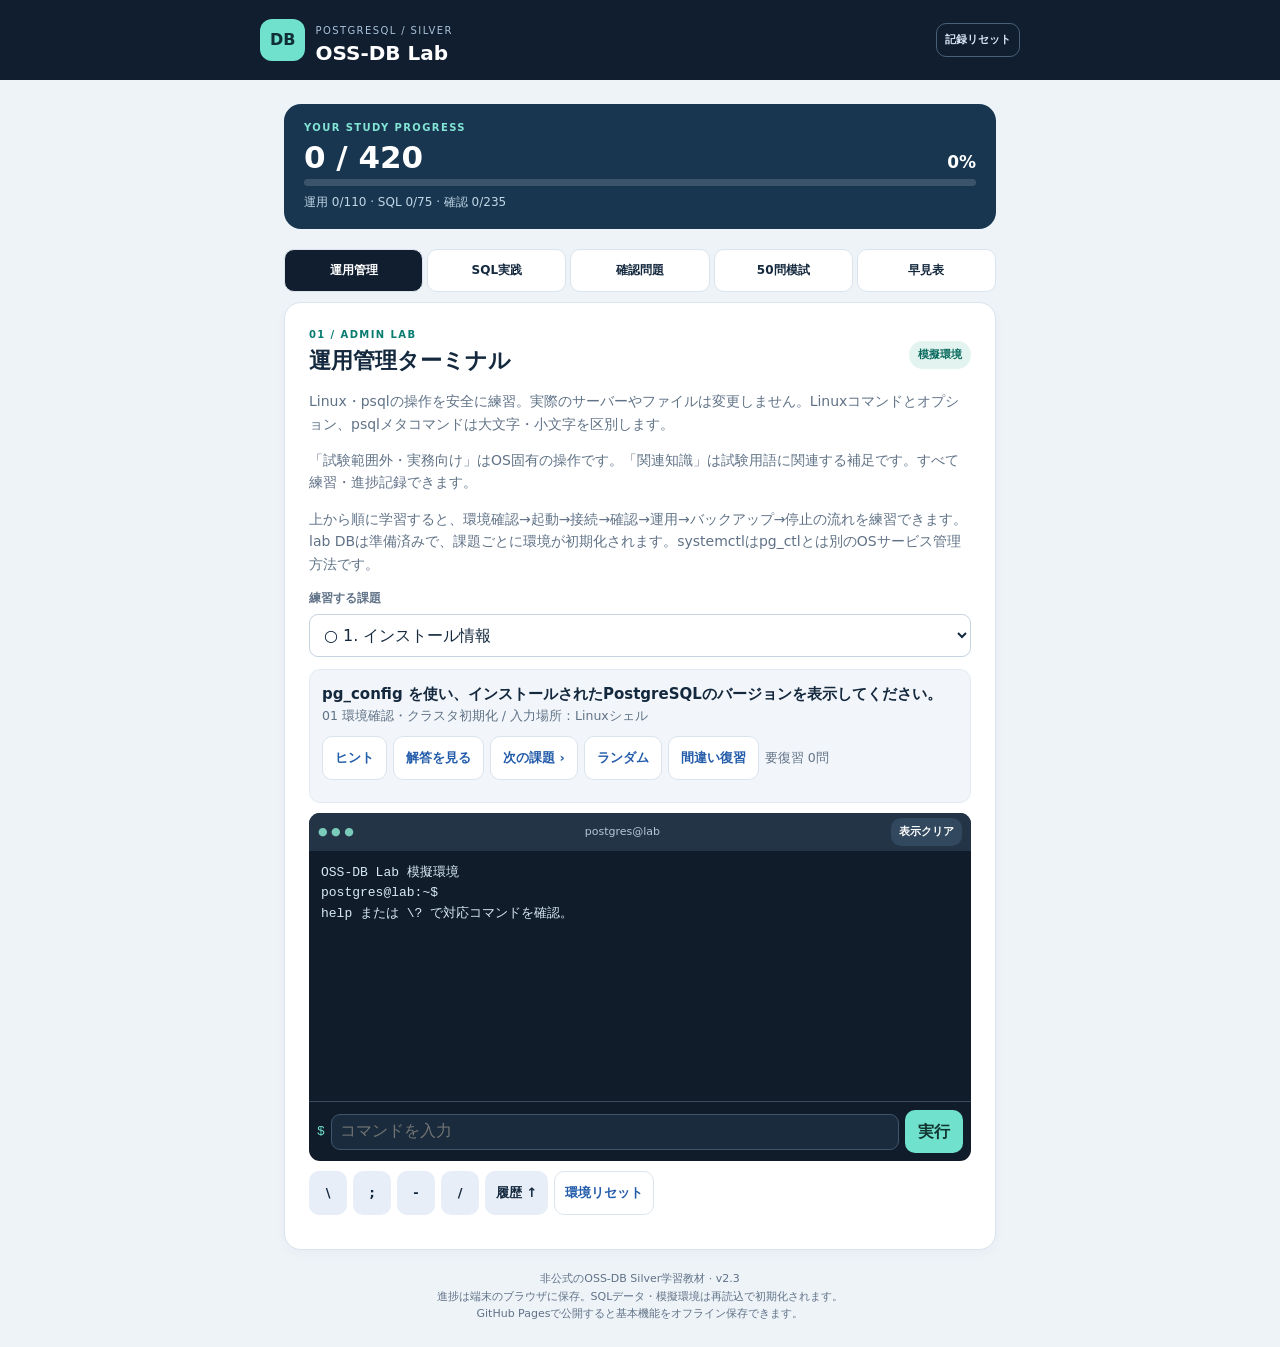
==== index.html @ e67ba189 "v2.3: add practical usage guidance to all 420 lessons" ====
<!doctype html><html lang="ja"><head><meta charset="utf-8"><meta name="viewport" content="width=device-width, initial-scale=1, viewport-fit=cover"><meta name="theme-color" content="#101e30"><meta name="apple-mobile-web-app-capable" content="yes"><meta name="apple-mobile-web-app-status-bar-style" content="default"><link rel="manifest" href="manifest.webmanifest"><title>OSS-DB Lab | Silver</title><link rel="icon" href="icon.svg"><link rel="apple-touch-icon" href="icon.png"><link rel="stylesheet" href="style.css"></head><body>
<header><div class="brand"><span class="logo">DB</span><div><small>POSTGRESQL / SILVER</small><h1>OSS-DB Lab</h1></div></div><button id="resetProgress" class="ghost small">記録リセット</button></header>
<main><div id="startupNotice" class="startup-notice">この画面が消えない場合はJavaScriptが動いていません。ファイルのプレビューではなく、GitHub Pagesで公開したURLをSafariで開いてください。</div><section class="hero"><div class="eyebrow">YOUR STUDY PROGRESS</div><div class="heroLine"><h2 id="progressText">0 / 0</h2><span id="percent">0%</span></div><div class="track"><div id="bar"></div></div><p id="progressDetail"></p></section>
<nav aria-label="学習モード"><button data-tab="admin" class="active">運用管理</button><button data-tab="sql">SQL実践</button><button data-tab="quiz">確認問題</button><button data-tab="mock">50問模試</button><button data-tab="ref">早見表</button></nav>
<section id="admin" class="panel"><div class="sectionHead"><div><div class="eyebrow">01 / ADMIN LAB</div><h2>運用管理ターミナル</h2></div><span class="tag">模擬環境</span></div><p>Linux・psqlの操作を安全に練習。実際のサーバーやファイルは変更しません。Linuxコマンドとオプション、psqlメタコマンドは大文字・小文字を区別します。</p><p>「試験範囲外・実務向け」はOS固有の操作です。「関連知識」は試験用語に関連する補足です。すべて練習・進捗記録できます。</p><p>上から順に学習すると、環境確認→起動→接続→確認→運用→バックアップ→停止の流れを練習できます。lab DBは準備済みで、課題ごとに環境が初期化されます。systemctlはpg_ctlとは別のOSサービス管理方法です。</p><div class="controls"><label for="adminSelect">練習する課題</label><select id="adminSelect"></select></div><div class="task"><div id="adminTask"></div><div class="actions"><button id="adminHint" class="ghost">ヒント</button><button id="adminAnswer" class="ghost">解答を見る</button><button id="adminNext" class="ghost">次の課題 ›</button><button id="adminRandom" class="ghost">ランダム</button><button id="adminWrong" class="ghost">間違い復習</button><small id="adminReviewCount"></small></div><div id="adminHelp" class="help" hidden></div></div><div class="terminal"><div class="termhead"><span>● ● ●</span><span>postgres@lab</span><button id="clearTerm">表示クリア</button></div><pre id="terminalLog" aria-live="polite"></pre><form id="commandForm"><label id="prompt" for="command">$</label><input id="command" placeholder="コマンドを入力" autocomplete="off" autocapitalize="off" spellcheck="false" enterkeyhint="go"><button type="submit">実行</button></form></div><div class="actions shortcuts"><button data-insert="\\">\</button><button data-insert=";">;</button><button data-insert="-">-</button><button data-insert="/">/</button><button id="lastCommand">履歴 ↑</button><button id="resetLab" class="ghost">環境リセット</button></div><div id="adminFeedback" class="feedback" aria-live="polite"></div></section>
<section id="sql" class="panel" hidden><div class="sectionHead"><div><div class="eyebrow">02 / SQL LAB</div><h2>PostgreSQL 実践</h2></div><span class="tag" id="sqlStatus">実行で起動</span></div><p>SQLを入力して実行すると自動起動します。PostgreSQL優先、起動失敗時はSQLite（文法に一部違いあり）。初回は通信が必要です。既存の練習用テーブルで検索を覚えた後、DDL・データ更新・トランザクションへ進みます。課題ごとにデータは初期化されます。全角・半角、SQLキーワードの大小文字は同じ扱いです。コロン「:」はセミコロン「;」の代用にはなりません。文字列の大小文字は区別します。</p><div class="actions"><button id="connect" class="primary">PostgreSQLを起動</button><button id="sqliteConnect" class="ghost">SQLiteで起動</button><button id="practiceSQL" class="ghost">解答チェック（通信不要）</button></div><div id="sqlError" class="feedback" aria-live="polite"></div><details><summary>練習用テーブル・初期データ</summary><div id="schema"></div></details><label for="sqlSelect">練習する課題</label><select id="sqlSelect"></select><div class="task"><div id="sqlTask"></div><div class="actions"><button id="sqlHint" class="ghost">ヒント</button><button id="sqlAnswer" class="ghost">解答を見る</button><button id="sqlNext" class="ghost">次の課題 ›</button><button id="sqlRandom" class="ghost">ランダム</button><button id="sqlWrong" class="ghost">間違い復習</button><small id="sqlReviewCount"></small></div><div id="sqlHelp" class="help" hidden></div></div><label for="sqlInput">SQL エディタ</label><textarea id="sqlInput" rows="5" autocapitalize="off" autocomplete="off" spellcheck="false" placeholder="SELECT * FROM users;"></textarea><div class="actions shortcuts" aria-label="SQL記号入力"><button type="button" class="ghost" data-sql-insert=";" aria-label="セミコロンを入力">;</button><button type="button" class="ghost" data-sql-insert="\" aria-label="バックスラッシュを入力">\</button><button type="button" class="ghost" data-sql-insert="*" aria-label="アスタリスクを入力">*</button><button type="button" class="ghost" data-sql-insert="'" aria-label="シングルクォートを入力">'</button><button type="button" class="ghost" data-sql-insert="(" aria-label="左括弧を入力">(</button><button type="button" class="ghost" data-sql-insert=")" aria-label="右括弧を入力">)</button></div><div class="actions"><button id="runSQL" class="primary">▶ 実行・採点</button><button id="resetSQL" class="ghost" disabled>DB初期化</button><button id="clearSQL" class="ghost">クリア</button></div><div id="sqlFeedback" class="feedback" aria-live="polite"></div><div id="sqlOutput" class="output" aria-live="polite"></div></section>
<section id="quiz" class="panel" hidden><div class="eyebrow">03 / KNOWLEDGE CHECK</div><h2>確認問題</h2><p>一般知識→運用管理→SQLの試験分野順に復習。分野別正答率は確認問題と模試の回答履歴から計算します。</p><div class="task"><small id="accuracy"></small><small id="quizReviewCount"></small><details><summary>公式10分野の習熟状況</summary><p>確認問題・模試の回答済数と直近正解数（各問題の最後の回答が正解だった数）です。</p><div id="topicStats"></div></details></div><label for="quizFilter">ランダム・復習の分野</label><select id="quizFilter"><option value="all">全分野</option><option value="S1">一般知識</option><option value="S2">運用管理</option><option value="S3">開発・SQL</option><optgroup label="公式10分野"><option value="S1.1">S1.1 OSSとPostgreSQLの一般知識</option><option value="S1.2">S1.2 リレーショナルDBとSQL基礎</option><option value="S2.1">S2.1 クラスタ・データ保存</option><option value="S2.2">S2.2 起動・停止・標準ツール・psql</option><option value="S2.3">S2.3 接続・認証・設定・ログ</option><option value="S2.4">S2.4 バックアップ・リストア・WAL</option><option value="S2.5">S2.5 ロールと日常保守</option><option value="S3.1">S3.1 SQLとDBオブジェクト</option><option value="S3.2">S3.2 関数</option><option value="S3.3">S3.3 トランザクションとMVCC</option></optgroup></select><div class="actions"><button id="quizRandom" class="primary">ランダム出題</button><button id="quizWrong" class="ghost">間違い復習</button></div><label for="quizSelect">問題を選ぶ</label><select id="quizSelect"></select><div class="task" id="quizTask"></div><div id="quizOptions" class="options"></div><div id="quizFeedback" class="feedback" aria-live="polite"></div><div class="actions"><button id="quizSubmit" class="primary" hidden>選択を採点</button><button id="quizNext" class="primary">次の問題 ›</button></div></section>
<section id="mock" class="panel" hidden><div class="eyebrow">04 / MOCK EXAM</div><h2>50問模擬試験</h2><div id="mockIntro"><p>一般8問・運用26問・SQL16問を公式10分野の重要度に合わせてランダム出題。解説と採点は終了後に表示。制限時間なし。ページを再読み込みすると受験中の回答は消えます。</p><button id="mockStart" class="primary">模試を開始</button></div><div id="mockBody" hidden><p id="mockCounter"></p><div id="mockQuestion" class="task"></div><div id="mockOptions" class="options"></div><div class="actions"><button id="mockPrev" class="ghost">前へ</button><button id="mockNext" class="primary">次へ</button><button id="mockFinish" class="ghost">終了・採点</button></div></div><div id="mockResult" hidden><h2 id="mockScore"></h2><p id="mockBreakdown"></p><button id="mockRestart" class="primary">別の模試を開始</button><div id="mockReview"></div></div></section><section id="ref" class="panel" hidden><div class="eyebrow">04 / REFERENCE</div><h2>コマンド早見表</h2><p>入力する場所にも注意。ターミナルとpsqlは別の環境です。</p><input id="searchRef" type="search" placeholder="pg_dump / シーケンス など" aria-label="早見表を検索"><div id="refList"></div></section>
<footer>非公式のOSS-DB Silver学習教材 · v2.3<br>進捗は端末のブラウザに保存。SQLデータ・模擬環境は再読込で初期化されます。<br><span id="offlineStatus">公開ページでオフライン保存に対応します。</span></footer></main><script src="lessons.js?v=2.3"></script><script src="simulator.js?v=2.3"></script><script src="sql-practice.js?v=2.3"></script><script src="app.js?v=2.3"></script></body></html>
---- style.css ----
:root{color-scheme:light;--ink:#14283e;--muted:#607287;--blue:#235caa;--bg:#eef3f8;--line:#dbe4ed;--teal:#087c70;--navy:#101e30}*{box-sizing:border-box}body{margin:0;background:var(--bg);color:var(--ink);font-family:system-ui,-apple-system,BlinkMacSystemFont,"Hiragino Sans",Meiryo,sans-serif;line-height:1.6}header{background:var(--navy);color:#fff;display:flex;align-items:center;justify-content:space-between;padding:16px max(16px,calc((100vw - 760px)/2));gap:8px}.brand{display:flex;align-items:center;gap:10px;white-space:nowrap}.logo{background:#70e1cd;color:#102e35;font-weight:900;padding:8px 10px;border-radius:12px}.brand small{font-size:10px;letter-spacing:1.4px;color:#a9c2da}.brand h1{font-size:20px;line-height:1.1;margin:0}main{max-width:760px;margin:auto;padding:16px 12px calc(22px + env(safe-area-inset-bottom))}.hero{background:#183650;color:white;padding:16px 20px;border-radius:17px;margin-bottom:15px}.eyebrow{font-size:10px;font-weight:800;letter-spacing:1.4px;color:var(--teal)}.hero .eyebrow{color:#82e5d5}.heroLine{display:flex;align-items:baseline;justify-content:space-between}.hero h2{font-size:31px;margin:1px 0}.heroLine span{font-size:17px;font-weight:700}.track{background:#3b536b;height:7px;border-radius:9px;overflow:hidden}.track div{height:100%;background:#70e1cd;transition:width .2s;width:0}.hero p{margin:7px 0 0;font-size:12px;color:#c1d6e7}nav{display:grid;grid-template-columns:repeat(4,1fr);gap:4px;position:sticky;top:0;z-index:5;background:var(--bg);padding:5px 0 10px}button,input,textarea,select{font:inherit}button{border:1px solid transparent;border-radius:10px;min-height:43px;padding:7px 12px;cursor:pointer;font-weight:650;background:#e7eef7;color:var(--ink);touch-action:manipulation}button:disabled{opacity:.45;cursor:default}button:focus-visible,input:focus-visible,select:focus-visible,textarea:focus-visible{outline:3px solid #64b8ee;outline-offset:2px}nav button{font-size:13px;padding:7px 2px;background:#fff;border-color:var(--line)}nav button.active{background:var(--navy);color:white}.panel{background:white;padding:17px 14px;border:1px solid var(--line);border-radius:17px;box-shadow:0 4px 12px #1b365508}.panel[hidden], [hidden]{display:none!important}.sectionHead{display:flex;justify-content:space-between;align-items:center;gap:8px}h2{font-size:22px;line-height:1.35;margin:3px 0 8px}.panel p{font-size:14px;color:var(--muted);margin:7px 0 14px}.tag{font-size:11px;background:#e3f4f0;color:#08695d;border-radius:20px;padding:5px 9px;white-space:nowrap;font-weight:700}.ghost{background:white;border:1px solid var(--line);color:var(--blue)}header .ghost{background:transparent;color:#d7e5f4;border-color:#496078}.small{font-size:11px;padding:5px 8px;min-height:34px}.primary{background:var(--blue);color:white}.controls{margin:12px 0}label{display:block;font-size:12px;font-weight:700;color:var(--muted);margin:6px 0}select,input,textarea{width:100%;border:1px solid #c6d3e0;border-radius:9px;background:white;color:var(--ink);padding:10px;font-size:16px}textarea{font-family:ui-monospace,SFMono-Regular,Consolas,monospace;resize:vertical}.task{background:#f2f6fa;border:1px solid #e3eaf1;padding:12px;border-radius:11px;margin:10px 0;font-size:15px;font-weight:600}.task small{display:block;color:var(--muted);font-weight:500}.actions{display:flex;flex-wrap:wrap;gap:6px;margin:10px 0}.actions button{font-size:13px}.help{white-space:pre-wrap;overflow-wrap:anywhere;color:var(--blue);font-size:13px;font-weight:500;margin:7px 0}.terminal{background:#101c2a;color:#d8e9f5;border-radius:11px;overflow:hidden}.termhead{display:flex;justify-content:space-between;align-items:center;background:#233447;padding:5px 9px;font-size:11px;color:#b3c7d8}.termhead span:first-child{color:#7acbb9}.termhead button{font-size:11px;min-height:28px;padding:3px 7px;background:#31485e;color:white}pre{white-space:pre-wrap;overflow-wrap:anywhere;font:13px/1.55 ui-monospace,SFMono-Regular,Consolas,monospace;margin:0}#terminalLog{height:250px;overflow:auto;padding:12px}#commandForm{border-top:1px solid #3a4b5d;display:flex;align-items:center;gap:6px;padding:8px}#prompt{color:#70e1cd;font:13px monospace;white-space:nowrap}#command{min-width:0;background:#192b3c;color:white;border-color:#40566c;padding:8px;font:16px monospace}#commandForm button{background:#70e1cd;color:#12352f;flex-shrink:0}.shortcuts button{min-width:38px;min-height:38px;padding:5px 10px}.feedback{font-size:14px;white-space:pre-wrap;overflow-wrap:anywhere;margin:10px 0}.feedback:empty{display:none}.feedback.ok{color:#08776a;background:#edf8f3;border-radius:9px;padding:10px}.feedback.bad{color:#9c382e;background:#fff2ef;border-radius:9px;padding:10px}details{background:#f5f7fa;border-radius:9px;padding:10px;margin:12px 0;font-size:13px}summary{cursor:pointer;font-weight:700}#schema{overflow:auto}table{border-collapse:collapse;font-size:13px;width:100%;white-space:nowrap}th,td{text-align:left;padding:7px 9px;border-bottom:1px solid var(--line)}th{background:#eff4f9;color:var(--muted)}.output{overflow:auto;max-height:320px}.output pre{padding:8px;background:#f5f7fa}.options{display:grid;gap:8px}.options button{text-align:left;background:white;border:1px solid var(--line);font-size:15px}.options button.correct{border-color:#087c70;background:#e3f4f0}.options button.wrong{border-color:#b44336;background:#fff0ed}.refItem{padding:12px 0;border-bottom:1px solid var(--line)}.refItem code{font-size:13px;color:var(--blue);overflow-wrap:anywhere}.refItem small{display:block;color:var(--muted)}footer{text-align:center;font-size:11px;color:var(--muted);margin-top:20px} @media(min-width:600px){.panel{padding:24px}main{padding:24px}} 

.startup-notice{background:#fff3d2;border:1px solid #e2bf62;border-radius:10px;padding:12px;margin-bottom:12px;font-size:14px} .startup-notice[hidden]{display:none!important} .actions button{min-height:44px} input,textarea,select{font-size:16px} .feedback{overflow-wrap:anywhere}
nav{grid-template-columns:repeat(5,minmax(0,1fr))}nav button{font-size:12px}.options button.selected{background:#e1edff;border-color:#235caa;color:#123f7a}.options button.correct{background:#e3f4f0;border-color:#087c70;color:#07594d}.options button.wrong{background:#fff0ed;border-color:#b44336;color:#85291d}.options button:disabled{opacity:1}#accuracy,#quizReviewCount{line-height:1.7}#mockReview details{white-space:normal}#mockReview pre{margin-top:8px}.actions small{align-self:center;color:var(--muted)}
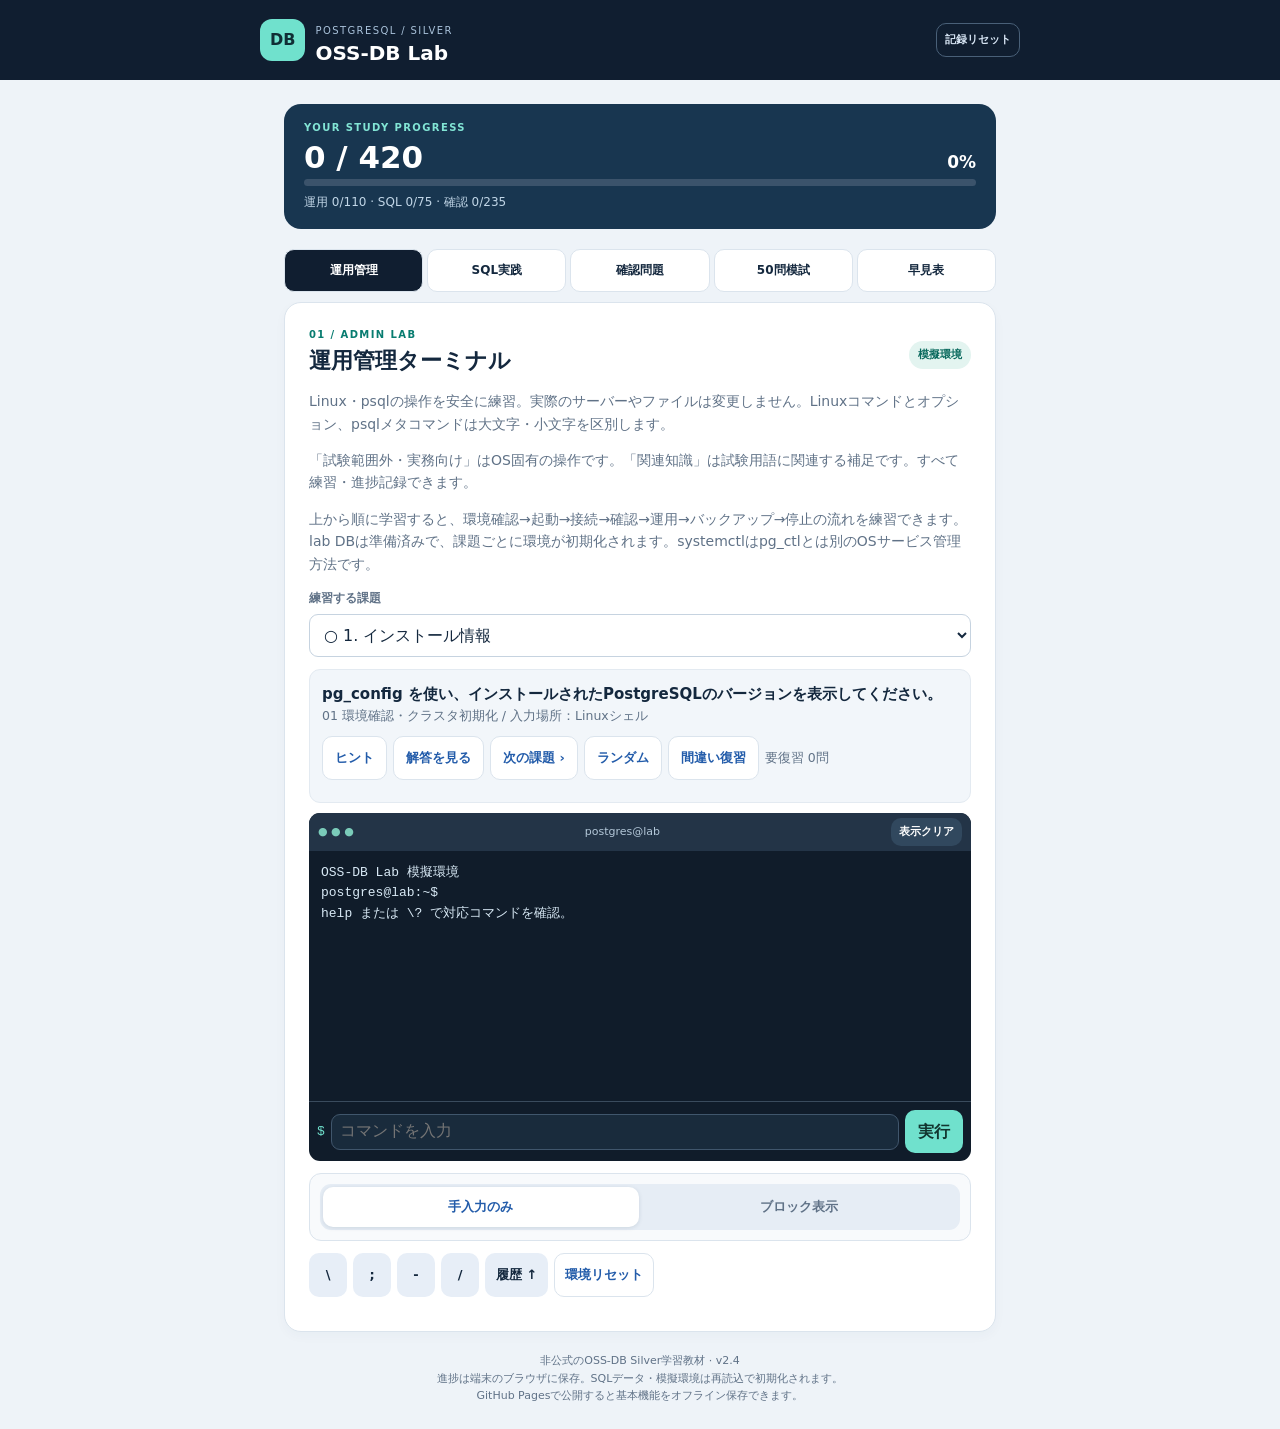
==== commit 7ad2d419: "v2.4: add toggleable command blocks, beginner explanations and tests" ====
--- a/index.html
+++ b/index.html
@@ -1,9 +1,9 @@
-<!doctype html><html lang="ja"><head><meta charset="utf-8"><meta name="viewport" content="width=device-width, initial-scale=1, viewport-fit=cover"><meta name="theme-color" content="#101e30"><meta name="apple-mobile-web-app-capable" content="yes"><meta name="apple-mobile-web-app-status-bar-style" content="default"><link rel="manifest" href="manifest.webmanifest"><title>OSS-DB Lab | Silver</title><link rel="icon" href="icon.svg"><link rel="apple-touch-icon" href="icon.png"><link rel="stylesheet" href="style.css"></head><body>
+<!doctype html><html lang="ja"><head><meta charset="utf-8"><meta name="viewport" content="width=device-width, initial-scale=1, viewport-fit=cover"><meta name="theme-color" content="#101e30"><meta name="apple-mobile-web-app-capable" content="yes"><meta name="apple-mobile-web-app-status-bar-style" content="default"><link rel="manifest" href="manifest.webmanifest"><title>OSS-DB Lab | Silver</title><link rel="icon" href="icon.svg"><link rel="apple-touch-icon" href="icon.png"><link rel="stylesheet" href="style.css?v=2.4"></head><body>
 <header><div class="brand"><span class="logo">DB</span><div><small>POSTGRESQL / SILVER</small><h1>OSS-DB Lab</h1></div></div><button id="resetProgress" class="ghost small">記録リセット</button></header>
 <main><div id="startupNotice" class="startup-notice">この画面が消えない場合はJavaScriptが動いていません。ファイルのプレビューではなく、GitHub Pagesで公開したURLをSafariで開いてください。</div><section class="hero"><div class="eyebrow">YOUR STUDY PROGRESS</div><div class="heroLine"><h2 id="progressText">0 / 0</h2><span id="percent">0%</span></div><div class="track"><div id="bar"></div></div><p id="progressDetail"></p></section>
 <nav aria-label="学習モード"><button data-tab="admin" class="active">運用管理</button><button data-tab="sql">SQL実践</button><button data-tab="quiz">確認問題</button><button data-tab="mock">50問模試</button><button data-tab="ref">早見表</button></nav>
-<section id="admin" class="panel"><div class="sectionHead"><div><div class="eyebrow">01 / ADMIN LAB</div><h2>運用管理ターミナル</h2></div><span class="tag">模擬環境</span></div><p>Linux・psqlの操作を安全に練習。実際のサーバーやファイルは変更しません。Linuxコマンドとオプション、psqlメタコマンドは大文字・小文字を区別します。</p><p>「試験範囲外・実務向け」はOS固有の操作です。「関連知識」は試験用語に関連する補足です。すべて練習・進捗記録できます。</p><p>上から順に学習すると、環境確認→起動→接続→確認→運用→バックアップ→停止の流れを練習できます。lab DBは準備済みで、課題ごとに環境が初期化されます。systemctlはpg_ctlとは別のOSサービス管理方法です。</p><div class="controls"><label for="adminSelect">練習する課題</label><select id="adminSelect"></select></div><div class="task"><div id="adminTask"></div><div class="actions"><button id="adminHint" class="ghost">ヒント</button><button id="adminAnswer" class="ghost">解答を見る</button><button id="adminNext" class="ghost">次の課題 ›</button><button id="adminRandom" class="ghost">ランダム</button><button id="adminWrong" class="ghost">間違い復習</button><small id="adminReviewCount"></small></div><div id="adminHelp" class="help" hidden></div></div><div class="terminal"><div class="termhead"><span>● ● ●</span><span>postgres@lab</span><button id="clearTerm">表示クリア</button></div><pre id="terminalLog" aria-live="polite"></pre><form id="commandForm"><label id="prompt" for="command">$</label><input id="command" placeholder="コマンドを入力" autocomplete="off" autocapitalize="off" spellcheck="false" enterkeyhint="go"><button type="submit">実行</button></form></div><div class="actions shortcuts"><button data-insert="\\">\</button><button data-insert=";">;</button><button data-insert="-">-</button><button data-insert="/">/</button><button id="lastCommand">履歴 ↑</button><button id="resetLab" class="ghost">環境リセット</button></div><div id="adminFeedback" class="feedback" aria-live="polite"></div></section>
-<section id="sql" class="panel" hidden><div class="sectionHead"><div><div class="eyebrow">02 / SQL LAB</div><h2>PostgreSQL 実践</h2></div><span class="tag" id="sqlStatus">実行で起動</span></div><p>SQLを入力して実行すると自動起動します。PostgreSQL優先、起動失敗時はSQLite（文法に一部違いあり）。初回は通信が必要です。既存の練習用テーブルで検索を覚えた後、DDL・データ更新・トランザクションへ進みます。課題ごとにデータは初期化されます。全角・半角、SQLキーワードの大小文字は同じ扱いです。コロン「:」はセミコロン「;」の代用にはなりません。文字列の大小文字は区別します。</p><div class="actions"><button id="connect" class="primary">PostgreSQLを起動</button><button id="sqliteConnect" class="ghost">SQLiteで起動</button><button id="practiceSQL" class="ghost">解答チェック（通信不要）</button></div><div id="sqlError" class="feedback" aria-live="polite"></div><details><summary>練習用テーブル・初期データ</summary><div id="schema"></div></details><label for="sqlSelect">練習する課題</label><select id="sqlSelect"></select><div class="task"><div id="sqlTask"></div><div class="actions"><button id="sqlHint" class="ghost">ヒント</button><button id="sqlAnswer" class="ghost">解答を見る</button><button id="sqlNext" class="ghost">次の課題 ›</button><button id="sqlRandom" class="ghost">ランダム</button><button id="sqlWrong" class="ghost">間違い復習</button><small id="sqlReviewCount"></small></div><div id="sqlHelp" class="help" hidden></div></div><label for="sqlInput">SQL エディタ</label><textarea id="sqlInput" rows="5" autocapitalize="off" autocomplete="off" spellcheck="false" placeholder="SELECT * FROM users;"></textarea><div class="actions shortcuts" aria-label="SQL記号入力"><button type="button" class="ghost" data-sql-insert=";" aria-label="セミコロンを入力">;</button><button type="button" class="ghost" data-sql-insert="\" aria-label="バックスラッシュを入力">\</button><button type="button" class="ghost" data-sql-insert="*" aria-label="アスタリスクを入力">*</button><button type="button" class="ghost" data-sql-insert="'" aria-label="シングルクォートを入力">'</button><button type="button" class="ghost" data-sql-insert="(" aria-label="左括弧を入力">(</button><button type="button" class="ghost" data-sql-insert=")" aria-label="右括弧を入力">)</button></div><div class="actions"><button id="runSQL" class="primary">▶ 実行・採点</button><button id="resetSQL" class="ghost" disabled>DB初期化</button><button id="clearSQL" class="ghost">クリア</button></div><div id="sqlFeedback" class="feedback" aria-live="polite"></div><div id="sqlOutput" class="output" aria-live="polite"></div></section>
+<section id="admin" class="panel"><div class="sectionHead"><div><div class="eyebrow">01 / ADMIN LAB</div><h2>運用管理ターミナル</h2></div><span class="tag">模擬環境</span></div><p>Linux・psqlの操作を安全に練習。実際のサーバーやファイルは変更しません。Linuxコマンドとオプション、psqlメタコマンドは大文字・小文字を区別します。</p><p>「試験範囲外・実務向け」はOS固有の操作です。「関連知識」は試験用語に関連する補足です。すべて練習・進捗記録できます。</p><p>上から順に学習すると、環境確認→起動→接続→確認→運用→バックアップ→停止の流れを練習できます。lab DBは準備済みで、課題ごとに環境が初期化されます。systemctlはpg_ctlとは別のOSサービス管理方法です。</p><div class="controls"><label for="adminSelect">練習する課題</label><select id="adminSelect"></select></div><div class="task"><div id="adminTask"></div><div class="actions"><button id="adminHint" class="ghost">ヒント</button><button id="adminAnswer" class="ghost">解答を見る</button><button id="adminNext" class="ghost">次の課題 ›</button><button id="adminRandom" class="ghost">ランダム</button><button id="adminWrong" class="ghost">間違い復習</button><small id="adminReviewCount"></small></div><div id="adminHelp" class="help" hidden></div></div><div class="terminal"><div class="termhead"><span>● ● ●</span><span>postgres@lab</span><button id="clearTerm">表示クリア</button></div><pre id="terminalLog" aria-live="polite"></pre><form id="commandForm"><label id="prompt" for="command">$</label><input id="command" placeholder="コマンドを入力" autocomplete="off" autocapitalize="off" spellcheck="false" enterkeyhint="go"><button type="submit">実行</button></form></div><div id="adminBlocks" class="block-tool"><div class="block-mode" role="group" aria-label="入力ブロックの表示"><button type="button" data-hide aria-pressed="true">手入力のみ</button><button type="button" data-show aria-pressed="false">ブロック表示</button></div><div data-panel hidden><p>順番を考えてタップ。入力欄はいつでも直接編集できます。</p><div class="block-caption">選んだ順番（タップで取り消し）</div><div data-selected class="block-selected"></div><div class="block-caption">選択できるブロック</div><div data-bank class="block-bank"></div><div class="actions"><button type="button" data-undo class="ghost">1つ戻す</button><button type="button" data-clear class="ghost">入力をクリア</button></div></div></div><div class="actions shortcuts"><button data-insert="\\">\</button><button data-insert=";">;</button><button data-insert="-">-</button><button data-insert="/">/</button><button id="lastCommand">履歴 ↑</button><button id="resetLab" class="ghost">環境リセット</button></div><div id="adminFeedback" class="feedback" aria-live="polite"></div><div id="adminExplanation" class="explanation" aria-live="polite" hidden></div></section>
+<section id="sql" class="panel" hidden><div class="sectionHead"><div><div class="eyebrow">02 / SQL LAB</div><h2>PostgreSQL 実践</h2></div><span class="tag" id="sqlStatus">実行で起動</span></div><p>SQLを入力して実行すると自動起動します。PostgreSQL優先、起動失敗時はSQLite（文法に一部違いあり）。初回は通信が必要です。既存の練習用テーブルで検索を覚えた後、DDL・データ更新・トランザクションへ進みます。課題ごとにデータは初期化されます。全角・半角、SQLキーワードの大小文字は同じ扱いです。コロン「:」はセミコロン「;」の代用にはなりません。文字列の大小文字は区別します。</p><div class="actions"><button id="connect" class="primary">PostgreSQLを起動</button><button id="sqliteConnect" class="ghost">SQLiteで起動</button><button id="practiceSQL" class="ghost">解答チェック（通信不要）</button></div><div id="sqlError" class="feedback" aria-live="polite"></div><details><summary>練習用テーブル・初期データ</summary><div id="schema"></div></details><label for="sqlSelect">練習する課題</label><select id="sqlSelect"></select><div class="task"><div id="sqlTask"></div><div class="actions"><button id="sqlHint" class="ghost">ヒント</button><button id="sqlAnswer" class="ghost">解答を見る</button><button id="sqlNext" class="ghost">次の課題 ›</button><button id="sqlRandom" class="ghost">ランダム</button><button id="sqlWrong" class="ghost">間違い復習</button><small id="sqlReviewCount"></small></div><div id="sqlHelp" class="help" hidden></div></div><label for="sqlInput">SQL エディタ</label><textarea id="sqlInput" rows="5" autocapitalize="off" autocomplete="off" spellcheck="false" placeholder="SELECT * FROM users;"></textarea><div id="sqlBlocks" class="block-tool"><div class="block-mode" role="group" aria-label="入力ブロックの表示"><button type="button" data-hide aria-pressed="true">手入力のみ</button><button type="button" data-show aria-pressed="false">ブロック表示</button></div><div data-panel hidden><p>順番を考えてタップ。入力欄はいつでも直接編集できます。</p><div class="block-caption">選んだ順番（タップで取り消し）</div><div data-selected class="block-selected"></div><div class="block-caption">選択できるブロック</div><div data-bank class="block-bank"></div><div class="actions"><button type="button" data-undo class="ghost">1つ戻す</button><button type="button" data-clear class="ghost">入力をクリア</button></div></div></div><div class="actions shortcuts" aria-label="SQL記号入力"><button type="button" class="ghost" data-sql-insert=";" aria-label="セミコロンを入力">;</button><button type="button" class="ghost" data-sql-insert="\" aria-label="バックスラッシュを入力">\</button><button type="button" class="ghost" data-sql-insert="*" aria-label="アスタリスクを入力">*</button><button type="button" class="ghost" data-sql-insert="'" aria-label="シングルクォートを入力">'</button><button type="button" class="ghost" data-sql-insert="(" aria-label="左括弧を入力">(</button><button type="button" class="ghost" data-sql-insert=")" aria-label="右括弧を入力">)</button></div><div class="actions"><button id="runSQL" class="primary">▶ 実行・採点</button><button id="resetSQL" class="ghost" disabled>DB初期化</button><button id="clearSQL" class="ghost">クリア</button></div><div id="sqlFeedback" class="feedback" aria-live="polite"></div><div id="sqlOutput" class="output" aria-live="polite"></div><div id="sqlExplanation" class="explanation" aria-live="polite" hidden></div></section>
 <section id="quiz" class="panel" hidden><div class="eyebrow">03 / KNOWLEDGE CHECK</div><h2>確認問題</h2><p>一般知識→運用管理→SQLの試験分野順に復習。分野別正答率は確認問題と模試の回答履歴から計算します。</p><div class="task"><small id="accuracy"></small><small id="quizReviewCount"></small><details><summary>公式10分野の習熟状況</summary><p>確認問題・模試の回答済数と直近正解数（各問題の最後の回答が正解だった数）です。</p><div id="topicStats"></div></details></div><label for="quizFilter">ランダム・復習の分野</label><select id="quizFilter"><option value="all">全分野</option><option value="S1">一般知識</option><option value="S2">運用管理</option><option value="S3">開発・SQL</option><optgroup label="公式10分野"><option value="S1.1">S1.1 OSSとPostgreSQLの一般知識</option><option value="S1.2">S1.2 リレーショナルDBとSQL基礎</option><option value="S2.1">S2.1 クラスタ・データ保存</option><option value="S2.2">S2.2 起動・停止・標準ツール・psql</option><option value="S2.3">S2.3 接続・認証・設定・ログ</option><option value="S2.4">S2.4 バックアップ・リストア・WAL</option><option value="S2.5">S2.5 ロールと日常保守</option><option value="S3.1">S3.1 SQLとDBオブジェクト</option><option value="S3.2">S3.2 関数</option><option value="S3.3">S3.3 トランザクションとMVCC</option></optgroup></select><div class="actions"><button id="quizRandom" class="primary">ランダム出題</button><button id="quizWrong" class="ghost">間違い復習</button></div><label for="quizSelect">問題を選ぶ</label><select id="quizSelect"></select><div class="task" id="quizTask"></div><div id="quizOptions" class="options"></div><div id="quizFeedback" class="feedback" aria-live="polite"></div><div class="actions"><button id="quizSubmit" class="primary" hidden>選択を採点</button><button id="quizNext" class="primary">次の問題 ›</button></div></section>
 <section id="mock" class="panel" hidden><div class="eyebrow">04 / MOCK EXAM</div><h2>50問模擬試験</h2><div id="mockIntro"><p>一般8問・運用26問・SQL16問を公式10分野の重要度に合わせてランダム出題。解説と採点は終了後に表示。制限時間なし。ページを再読み込みすると受験中の回答は消えます。</p><button id="mockStart" class="primary">模試を開始</button></div><div id="mockBody" hidden><p id="mockCounter"></p><div id="mockQuestion" class="task"></div><div id="mockOptions" class="options"></div><div class="actions"><button id="mockPrev" class="ghost">前へ</button><button id="mockNext" class="primary">次へ</button><button id="mockFinish" class="ghost">終了・採点</button></div></div><div id="mockResult" hidden><h2 id="mockScore"></h2><p id="mockBreakdown"></p><button id="mockRestart" class="primary">別の模試を開始</button><div id="mockReview"></div></div></section><section id="ref" class="panel" hidden><div class="eyebrow">04 / REFERENCE</div><h2>コマンド早見表</h2><p>入力する場所にも注意。ターミナルとpsqlは別の環境です。</p><input id="searchRef" type="search" placeholder="pg_dump / シーケンス など" aria-label="早見表を検索"><div id="refList"></div></section>
-<footer>非公式のOSS-DB Silver学習教材 · v2.3<br>進捗は端末のブラウザに保存。SQLデータ・模擬環境は再読込で初期化されます。<br><span id="offlineStatus">公開ページでオフライン保存に対応します。</span></footer></main><script src="lessons.js?v=2.3"></script><script src="simulator.js?v=2.3"></script><script src="sql-practice.js?v=2.3"></script><script src="app.js?v=2.3"></script></body></html>
+<footer>非公式のOSS-DB Silver学習教材 · v2.4<br>進捗は端末のブラウザに保存。SQLデータ・模擬環境は再読込で初期化されます。<br><span id="offlineStatus">公開ページでオフライン保存に対応します。</span></footer></main><script src="lessons.js?v=2.4"></script><script src="simulator.js?v=2.4"></script><script src="sql-practice.js?v=2.4"></script><script src="blocks.js?v=2.4"></script><script src="app.js?v=2.4"></script></body></html>
--- a/style.css
+++ b/style.css
@@ -2,3 +2,6 @@
 
 .startup-notice{background:#fff3d2;border:1px solid #e2bf62;border-radius:10px;padding:12px;margin-bottom:12px;font-size:14px} .startup-notice[hidden]{display:none!important} .actions button{min-height:44px} input,textarea,select{font-size:16px} .feedback{overflow-wrap:anywhere}
 nav{grid-template-columns:repeat(5,minmax(0,1fr))}nav button{font-size:12px}.options button.selected{background:#e1edff;border-color:#235caa;color:#123f7a}.options button.correct{background:#e3f4f0;border-color:#087c70;color:#07594d}.options button.wrong{background:#fff0ed;border-color:#b44336;color:#85291d}.options button:disabled{opacity:1}#accuracy,#quizReviewCount{line-height:1.7}#mockReview details{white-space:normal}#mockReview pre{margin-top:8px}.actions small{align-self:center;color:var(--muted)}
+
+/* v2.4 command blocks */
+.block-tool{margin:12px 0;border:1px solid var(--line);border-radius:12px;padding:10px;background:#f8fafc}.block-mode{display:grid;grid-template-columns:1fr 1fr;gap:3px;background:#e6edf5;padding:3px;border-radius:11px}.block-mode button{background:transparent;border:0;color:var(--muted);font-size:13px;min-height:40px}.block-mode button[aria-pressed="true"]{background:white;color:var(--blue);box-shadow:0 1px 4px #173b5220}.block-tool p{margin:9px 0;font-size:12px}.block-caption{font-size:12px;color:var(--muted);font-weight:700;margin:8px 0 4px}.block-bank,.block-selected{display:flex;flex-wrap:wrap;gap:6px;min-height:43px}.block-selected{border:1px dashed #b3c5d6;padding:6px;border-radius:9px;background:white}.word-block,.chosen-block{font:13px/1.4 ui-monospace,SFMono-Regular,Consolas,monospace;min-height:44px;max-width:100%;overflow-wrap:anywhere;text-align:left;white-space:pre-wrap;border:1px solid #b8cde5;background:white;color:#1a4a7f;padding:8px 10px}.chosen-block{background:#dff3ef;border-color:#8acfc0;color:#08695d}.block-empty{font-size:12px;color:var(--muted);align-self:center}.explanation{margin-top:12px;padding:14px;border:1px solid #c9dce9;border-radius:12px;background:#f2f7fc;font-size:14px;white-space:pre-wrap;overflow-wrap:anywhere;line-height:1.8}.refItem small{white-space:pre-wrap}
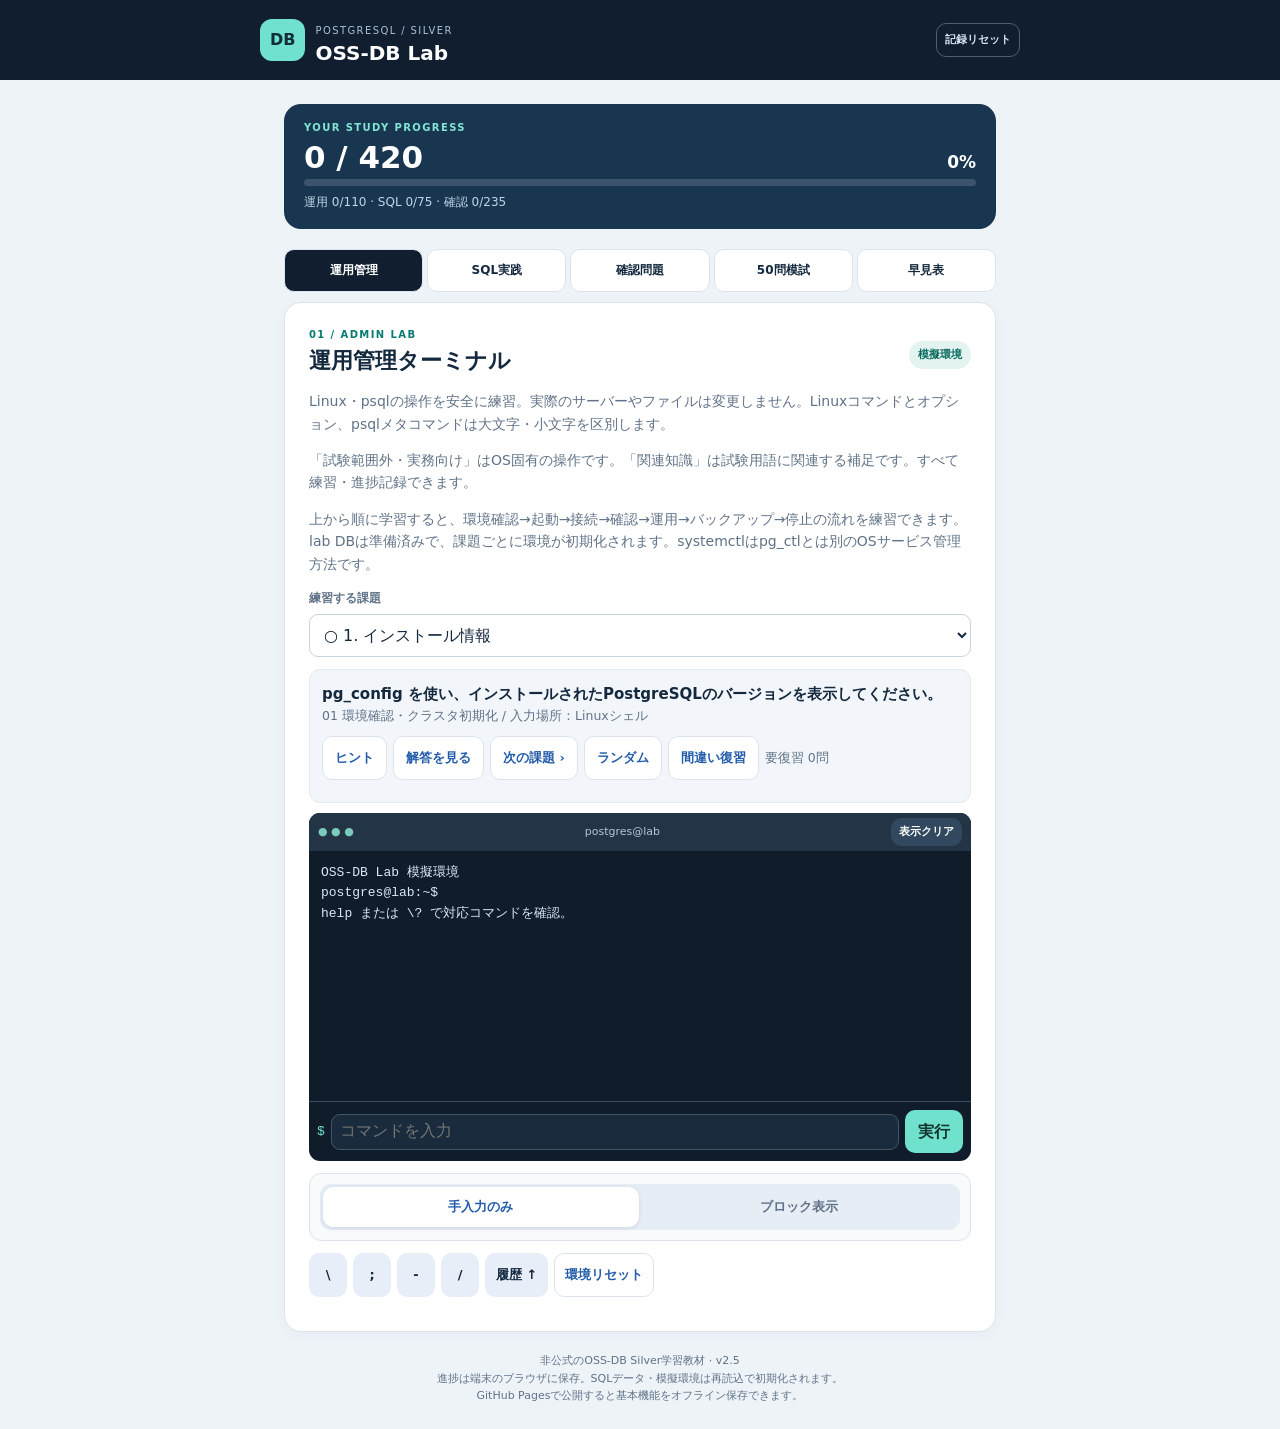
==== commit 1ff47c63: "v2.5: next question button below explanations with regression tests" ====
--- a/index.html
+++ b/index.html
@@ -1,9 +1,9 @@
-<!doctype html><html lang="ja"><head><meta charset="utf-8"><meta name="viewport" content="width=device-width, initial-scale=1, viewport-fit=cover"><meta name="theme-color" content="#101e30"><meta name="apple-mobile-web-app-capable" content="yes"><meta name="apple-mobile-web-app-status-bar-style" content="default"><link rel="manifest" href="manifest.webmanifest"><title>OSS-DB Lab | Silver</title><link rel="icon" href="icon.svg"><link rel="apple-touch-icon" href="icon.png"><link rel="stylesheet" href="style.css?v=2.4"></head><body>
+<!doctype html><html lang="ja"><head><meta charset="utf-8"><meta name="viewport" content="width=device-width, initial-scale=1, viewport-fit=cover"><meta name="theme-color" content="#101e30"><meta name="apple-mobile-web-app-capable" content="yes"><meta name="apple-mobile-web-app-status-bar-style" content="default"><link rel="manifest" href="manifest.webmanifest"><title>OSS-DB Lab | Silver</title><link rel="icon" href="icon.svg"><link rel="apple-touch-icon" href="icon.png"><link rel="stylesheet" href="style.css?v=2.5"></head><body>
 <header><div class="brand"><span class="logo">DB</span><div><small>POSTGRESQL / SILVER</small><h1>OSS-DB Lab</h1></div></div><button id="resetProgress" class="ghost small">記録リセット</button></header>
 <main><div id="startupNotice" class="startup-notice">この画面が消えない場合はJavaScriptが動いていません。ファイルのプレビューではなく、GitHub Pagesで公開したURLをSafariで開いてください。</div><section class="hero"><div class="eyebrow">YOUR STUDY PROGRESS</div><div class="heroLine"><h2 id="progressText">0 / 0</h2><span id="percent">0%</span></div><div class="track"><div id="bar"></div></div><p id="progressDetail"></p></section>
 <nav aria-label="学習モード"><button data-tab="admin" class="active">運用管理</button><button data-tab="sql">SQL実践</button><button data-tab="quiz">確認問題</button><button data-tab="mock">50問模試</button><button data-tab="ref">早見表</button></nav>
-<section id="admin" class="panel"><div class="sectionHead"><div><div class="eyebrow">01 / ADMIN LAB</div><h2>運用管理ターミナル</h2></div><span class="tag">模擬環境</span></div><p>Linux・psqlの操作を安全に練習。実際のサーバーやファイルは変更しません。Linuxコマンドとオプション、psqlメタコマンドは大文字・小文字を区別します。</p><p>「試験範囲外・実務向け」はOS固有の操作です。「関連知識」は試験用語に関連する補足です。すべて練習・進捗記録できます。</p><p>上から順に学習すると、環境確認→起動→接続→確認→運用→バックアップ→停止の流れを練習できます。lab DBは準備済みで、課題ごとに環境が初期化されます。systemctlはpg_ctlとは別のOSサービス管理方法です。</p><div class="controls"><label for="adminSelect">練習する課題</label><select id="adminSelect"></select></div><div class="task"><div id="adminTask"></div><div class="actions"><button id="adminHint" class="ghost">ヒント</button><button id="adminAnswer" class="ghost">解答を見る</button><button id="adminNext" class="ghost">次の課題 ›</button><button id="adminRandom" class="ghost">ランダム</button><button id="adminWrong" class="ghost">間違い復習</button><small id="adminReviewCount"></small></div><div id="adminHelp" class="help" hidden></div></div><div class="terminal"><div class="termhead"><span>● ● ●</span><span>postgres@lab</span><button id="clearTerm">表示クリア</button></div><pre id="terminalLog" aria-live="polite"></pre><form id="commandForm"><label id="prompt" for="command">$</label><input id="command" placeholder="コマンドを入力" autocomplete="off" autocapitalize="off" spellcheck="false" enterkeyhint="go"><button type="submit">実行</button></form></div><div id="adminBlocks" class="block-tool"><div class="block-mode" role="group" aria-label="入力ブロックの表示"><button type="button" data-hide aria-pressed="true">手入力のみ</button><button type="button" data-show aria-pressed="false">ブロック表示</button></div><div data-panel hidden><p>順番を考えてタップ。入力欄はいつでも直接編集できます。</p><div class="block-caption">選んだ順番（タップで取り消し）</div><div data-selected class="block-selected"></div><div class="block-caption">選択できるブロック</div><div data-bank class="block-bank"></div><div class="actions"><button type="button" data-undo class="ghost">1つ戻す</button><button type="button" data-clear class="ghost">入力をクリア</button></div></div></div><div class="actions shortcuts"><button data-insert="\\">\</button><button data-insert=";">;</button><button data-insert="-">-</button><button data-insert="/">/</button><button id="lastCommand">履歴 ↑</button><button id="resetLab" class="ghost">環境リセット</button></div><div id="adminFeedback" class="feedback" aria-live="polite"></div><div id="adminExplanation" class="explanation" aria-live="polite" hidden></div></section>
-<section id="sql" class="panel" hidden><div class="sectionHead"><div><div class="eyebrow">02 / SQL LAB</div><h2>PostgreSQL 実践</h2></div><span class="tag" id="sqlStatus">実行で起動</span></div><p>SQLを入力して実行すると自動起動します。PostgreSQL優先、起動失敗時はSQLite（文法に一部違いあり）。初回は通信が必要です。既存の練習用テーブルで検索を覚えた後、DDL・データ更新・トランザクションへ進みます。課題ごとにデータは初期化されます。全角・半角、SQLキーワードの大小文字は同じ扱いです。コロン「:」はセミコロン「;」の代用にはなりません。文字列の大小文字は区別します。</p><div class="actions"><button id="connect" class="primary">PostgreSQLを起動</button><button id="sqliteConnect" class="ghost">SQLiteで起動</button><button id="practiceSQL" class="ghost">解答チェック（通信不要）</button></div><div id="sqlError" class="feedback" aria-live="polite"></div><details><summary>練習用テーブル・初期データ</summary><div id="schema"></div></details><label for="sqlSelect">練習する課題</label><select id="sqlSelect"></select><div class="task"><div id="sqlTask"></div><div class="actions"><button id="sqlHint" class="ghost">ヒント</button><button id="sqlAnswer" class="ghost">解答を見る</button><button id="sqlNext" class="ghost">次の課題 ›</button><button id="sqlRandom" class="ghost">ランダム</button><button id="sqlWrong" class="ghost">間違い復習</button><small id="sqlReviewCount"></small></div><div id="sqlHelp" class="help" hidden></div></div><label for="sqlInput">SQL エディタ</label><textarea id="sqlInput" rows="5" autocapitalize="off" autocomplete="off" spellcheck="false" placeholder="SELECT * FROM users;"></textarea><div id="sqlBlocks" class="block-tool"><div class="block-mode" role="group" aria-label="入力ブロックの表示"><button type="button" data-hide aria-pressed="true">手入力のみ</button><button type="button" data-show aria-pressed="false">ブロック表示</button></div><div data-panel hidden><p>順番を考えてタップ。入力欄はいつでも直接編集できます。</p><div class="block-caption">選んだ順番（タップで取り消し）</div><div data-selected class="block-selected"></div><div class="block-caption">選択できるブロック</div><div data-bank class="block-bank"></div><div class="actions"><button type="button" data-undo class="ghost">1つ戻す</button><button type="button" data-clear class="ghost">入力をクリア</button></div></div></div><div class="actions shortcuts" aria-label="SQL記号入力"><button type="button" class="ghost" data-sql-insert=";" aria-label="セミコロンを入力">;</button><button type="button" class="ghost" data-sql-insert="\" aria-label="バックスラッシュを入力">\</button><button type="button" class="ghost" data-sql-insert="*" aria-label="アスタリスクを入力">*</button><button type="button" class="ghost" data-sql-insert="'" aria-label="シングルクォートを入力">'</button><button type="button" class="ghost" data-sql-insert="(" aria-label="左括弧を入力">(</button><button type="button" class="ghost" data-sql-insert=")" aria-label="右括弧を入力">)</button></div><div class="actions"><button id="runSQL" class="primary">▶ 実行・採点</button><button id="resetSQL" class="ghost" disabled>DB初期化</button><button id="clearSQL" class="ghost">クリア</button></div><div id="sqlFeedback" class="feedback" aria-live="polite"></div><div id="sqlOutput" class="output" aria-live="polite"></div><div id="sqlExplanation" class="explanation" aria-live="polite" hidden></div></section>
+<section id="admin" class="panel"><div class="sectionHead"><div><div class="eyebrow">01 / ADMIN LAB</div><h2>運用管理ターミナル</h2></div><span class="tag">模擬環境</span></div><p>Linux・psqlの操作を安全に練習。実際のサーバーやファイルは変更しません。Linuxコマンドとオプション、psqlメタコマンドは大文字・小文字を区別します。</p><p>「試験範囲外・実務向け」はOS固有の操作です。「関連知識」は試験用語に関連する補足です。すべて練習・進捗記録できます。</p><p>上から順に学習すると、環境確認→起動→接続→確認→運用→バックアップ→停止の流れを練習できます。lab DBは準備済みで、課題ごとに環境が初期化されます。systemctlはpg_ctlとは別のOSサービス管理方法です。</p><div class="controls"><label for="adminSelect">練習する課題</label><select id="adminSelect"></select></div><div class="task"><div id="adminTask"></div><div class="actions"><button id="adminHint" class="ghost">ヒント</button><button id="adminAnswer" class="ghost">解答を見る</button><button id="adminNext" class="ghost">次の課題 ›</button><button id="adminRandom" class="ghost">ランダム</button><button id="adminWrong" class="ghost">間違い復習</button><small id="adminReviewCount"></small></div><div id="adminHelp" class="help" hidden></div></div><div class="terminal"><div class="termhead"><span>● ● ●</span><span>postgres@lab</span><button id="clearTerm">表示クリア</button></div><pre id="terminalLog" aria-live="polite"></pre><form id="commandForm"><label id="prompt" for="command">$</label><input id="command" placeholder="コマンドを入力" autocomplete="off" autocapitalize="off" spellcheck="false" enterkeyhint="go"><button type="submit">実行</button></form></div><div id="adminBlocks" class="block-tool"><div class="block-mode" role="group" aria-label="入力ブロックの表示"><button type="button" data-hide aria-pressed="true">手入力のみ</button><button type="button" data-show aria-pressed="false">ブロック表示</button></div><div data-panel hidden><p>順番を考えてタップ。入力欄はいつでも直接編集できます。</p><div class="block-caption">選んだ順番（タップで取り消し）</div><div data-selected class="block-selected"></div><div class="block-caption">選択できるブロック</div><div data-bank class="block-bank"></div><div class="actions"><button type="button" data-undo class="ghost">1つ戻す</button><button type="button" data-clear class="ghost">入力をクリア</button></div></div></div><div class="actions shortcuts"><button data-insert="\\">\</button><button data-insert=";">;</button><button data-insert="-">-</button><button data-insert="/">/</button><button id="lastCommand">履歴 ↑</button><button id="resetLab" class="ghost">環境リセット</button></div><div id="adminFeedback" class="feedback" aria-live="polite"></div><div id="adminExplanation" class="explanation" aria-live="polite" hidden></div><button id="adminNextBottom" type="button" class="primary next-bottom" hidden>次の課題へ ›</button></section>
+<section id="sql" class="panel" hidden><div class="sectionHead"><div><div class="eyebrow">02 / SQL LAB</div><h2>PostgreSQL 実践</h2></div><span class="tag" id="sqlStatus">実行で起動</span></div><p>SQLを入力して実行すると自動起動します。PostgreSQL優先、起動失敗時はSQLite（文法に一部違いあり）。初回は通信が必要です。既存の練習用テーブルで検索を覚えた後、DDL・データ更新・トランザクションへ進みます。課題ごとにデータは初期化されます。全角・半角、SQLキーワードの大小文字は同じ扱いです。コロン「:」はセミコロン「;」の代用にはなりません。文字列の大小文字は区別します。</p><div class="actions"><button id="connect" class="primary">PostgreSQLを起動</button><button id="sqliteConnect" class="ghost">SQLiteで起動</button><button id="practiceSQL" class="ghost">解答チェック（通信不要）</button></div><div id="sqlError" class="feedback" aria-live="polite"></div><details><summary>練習用テーブル・初期データ</summary><div id="schema"></div></details><label for="sqlSelect">練習する課題</label><select id="sqlSelect"></select><div class="task"><div id="sqlTask"></div><div class="actions"><button id="sqlHint" class="ghost">ヒント</button><button id="sqlAnswer" class="ghost">解答を見る</button><button id="sqlNext" class="ghost">次の課題 ›</button><button id="sqlRandom" class="ghost">ランダム</button><button id="sqlWrong" class="ghost">間違い復習</button><small id="sqlReviewCount"></small></div><div id="sqlHelp" class="help" hidden></div></div><label for="sqlInput">SQL エディタ</label><textarea id="sqlInput" rows="5" autocapitalize="off" autocomplete="off" spellcheck="false" placeholder="SELECT * FROM users;"></textarea><div id="sqlBlocks" class="block-tool"><div class="block-mode" role="group" aria-label="入力ブロックの表示"><button type="button" data-hide aria-pressed="true">手入力のみ</button><button type="button" data-show aria-pressed="false">ブロック表示</button></div><div data-panel hidden><p>順番を考えてタップ。入力欄はいつでも直接編集できます。</p><div class="block-caption">選んだ順番（タップで取り消し）</div><div data-selected class="block-selected"></div><div class="block-caption">選択できるブロック</div><div data-bank class="block-bank"></div><div class="actions"><button type="button" data-undo class="ghost">1つ戻す</button><button type="button" data-clear class="ghost">入力をクリア</button></div></div></div><div class="actions shortcuts" aria-label="SQL記号入力"><button type="button" class="ghost" data-sql-insert=";" aria-label="セミコロンを入力">;</button><button type="button" class="ghost" data-sql-insert="\" aria-label="バックスラッシュを入力">\</button><button type="button" class="ghost" data-sql-insert="*" aria-label="アスタリスクを入力">*</button><button type="button" class="ghost" data-sql-insert="'" aria-label="シングルクォートを入力">'</button><button type="button" class="ghost" data-sql-insert="(" aria-label="左括弧を入力">(</button><button type="button" class="ghost" data-sql-insert=")" aria-label="右括弧を入力">)</button></div><div class="actions"><button id="runSQL" class="primary">▶ 実行・採点</button><button id="resetSQL" class="ghost" disabled>DB初期化</button><button id="clearSQL" class="ghost">クリア</button></div><div id="sqlFeedback" class="feedback" aria-live="polite"></div><div id="sqlOutput" class="output" aria-live="polite"></div><div id="sqlExplanation" class="explanation" aria-live="polite" hidden></div><button id="sqlNextBottom" type="button" class="primary next-bottom" hidden>次の課題へ ›</button></section>
 <section id="quiz" class="panel" hidden><div class="eyebrow">03 / KNOWLEDGE CHECK</div><h2>確認問題</h2><p>一般知識→運用管理→SQLの試験分野順に復習。分野別正答率は確認問題と模試の回答履歴から計算します。</p><div class="task"><small id="accuracy"></small><small id="quizReviewCount"></small><details><summary>公式10分野の習熟状況</summary><p>確認問題・模試の回答済数と直近正解数（各問題の最後の回答が正解だった数）です。</p><div id="topicStats"></div></details></div><label for="quizFilter">ランダム・復習の分野</label><select id="quizFilter"><option value="all">全分野</option><option value="S1">一般知識</option><option value="S2">運用管理</option><option value="S3">開発・SQL</option><optgroup label="公式10分野"><option value="S1.1">S1.1 OSSとPostgreSQLの一般知識</option><option value="S1.2">S1.2 リレーショナルDBとSQL基礎</option><option value="S2.1">S2.1 クラスタ・データ保存</option><option value="S2.2">S2.2 起動・停止・標準ツール・psql</option><option value="S2.3">S2.3 接続・認証・設定・ログ</option><option value="S2.4">S2.4 バックアップ・リストア・WAL</option><option value="S2.5">S2.5 ロールと日常保守</option><option value="S3.1">S3.1 SQLとDBオブジェクト</option><option value="S3.2">S3.2 関数</option><option value="S3.3">S3.3 トランザクションとMVCC</option></optgroup></select><div class="actions"><button id="quizRandom" class="primary">ランダム出題</button><button id="quizWrong" class="ghost">間違い復習</button></div><label for="quizSelect">問題を選ぶ</label><select id="quizSelect"></select><div class="task" id="quizTask"></div><div id="quizOptions" class="options"></div><div id="quizFeedback" class="feedback" aria-live="polite"></div><div class="actions"><button id="quizSubmit" class="primary" hidden>選択を採点</button><button id="quizNext" class="primary">次の問題 ›</button></div></section>
 <section id="mock" class="panel" hidden><div class="eyebrow">04 / MOCK EXAM</div><h2>50問模擬試験</h2><div id="mockIntro"><p>一般8問・運用26問・SQL16問を公式10分野の重要度に合わせてランダム出題。解説と採点は終了後に表示。制限時間なし。ページを再読み込みすると受験中の回答は消えます。</p><button id="mockStart" class="primary">模試を開始</button></div><div id="mockBody" hidden><p id="mockCounter"></p><div id="mockQuestion" class="task"></div><div id="mockOptions" class="options"></div><div class="actions"><button id="mockPrev" class="ghost">前へ</button><button id="mockNext" class="primary">次へ</button><button id="mockFinish" class="ghost">終了・採点</button></div></div><div id="mockResult" hidden><h2 id="mockScore"></h2><p id="mockBreakdown"></p><button id="mockRestart" class="primary">別の模試を開始</button><div id="mockReview"></div></div></section><section id="ref" class="panel" hidden><div class="eyebrow">04 / REFERENCE</div><h2>コマンド早見表</h2><p>入力する場所にも注意。ターミナルとpsqlは別の環境です。</p><input id="searchRef" type="search" placeholder="pg_dump / シーケンス など" aria-label="早見表を検索"><div id="refList"></div></section>
-<footer>非公式のOSS-DB Silver学習教材 · v2.4<br>進捗は端末のブラウザに保存。SQLデータ・模擬環境は再読込で初期化されます。<br><span id="offlineStatus">公開ページでオフライン保存に対応します。</span></footer></main><script src="lessons.js?v=2.4"></script><script src="simulator.js?v=2.4"></script><script src="sql-practice.js?v=2.4"></script><script src="blocks.js?v=2.4"></script><script src="app.js?v=2.4"></script></body></html>
+<footer>非公式のOSS-DB Silver学習教材 · v2.5<br>進捗は端末のブラウザに保存。SQLデータ・模擬環境は再読込で初期化されます。<br><span id="offlineStatus">公開ページでオフライン保存に対応します。</span></footer></main><script src="lessons.js?v=2.5"></script><script src="simulator.js?v=2.5"></script><script src="sql-practice.js?v=2.5"></script><script src="blocks.js?v=2.5"></script><script src="app.js?v=2.5"></script></body></html>
--- a/style.css
+++ b/style.css
@@ -5,3 +5,5 @@
 
 /* v2.4 command blocks */
 .block-tool{margin:12px 0;border:1px solid var(--line);border-radius:12px;padding:10px;background:#f8fafc}.block-mode{display:grid;grid-template-columns:1fr 1fr;gap:3px;background:#e6edf5;padding:3px;border-radius:11px}.block-mode button{background:transparent;border:0;color:var(--muted);font-size:13px;min-height:40px}.block-mode button[aria-pressed="true"]{background:white;color:var(--blue);box-shadow:0 1px 4px #173b5220}.block-tool p{margin:9px 0;font-size:12px}.block-caption{font-size:12px;color:var(--muted);font-weight:700;margin:8px 0 4px}.block-bank,.block-selected{display:flex;flex-wrap:wrap;gap:6px;min-height:43px}.block-selected{border:1px dashed #b3c5d6;padding:6px;border-radius:9px;background:white}.word-block,.chosen-block{font:13px/1.4 ui-monospace,SFMono-Regular,Consolas,monospace;min-height:44px;max-width:100%;overflow-wrap:anywhere;text-align:left;white-space:pre-wrap;border:1px solid #b8cde5;background:white;color:#1a4a7f;padding:8px 10px}.chosen-block{background:#dff3ef;border-color:#8acfc0;color:#08695d}.block-empty{font-size:12px;color:var(--muted);align-self:center}.explanation{margin-top:12px;padding:14px;border:1px solid #c9dce9;border-radius:12px;background:#f2f7fc;font-size:14px;white-space:pre-wrap;overflow-wrap:anywhere;line-height:1.8}.refItem small{white-space:pre-wrap}
+
+.next-bottom{display:block;width:100%;margin:12px 0 0;min-height:48px;font-size:15px}
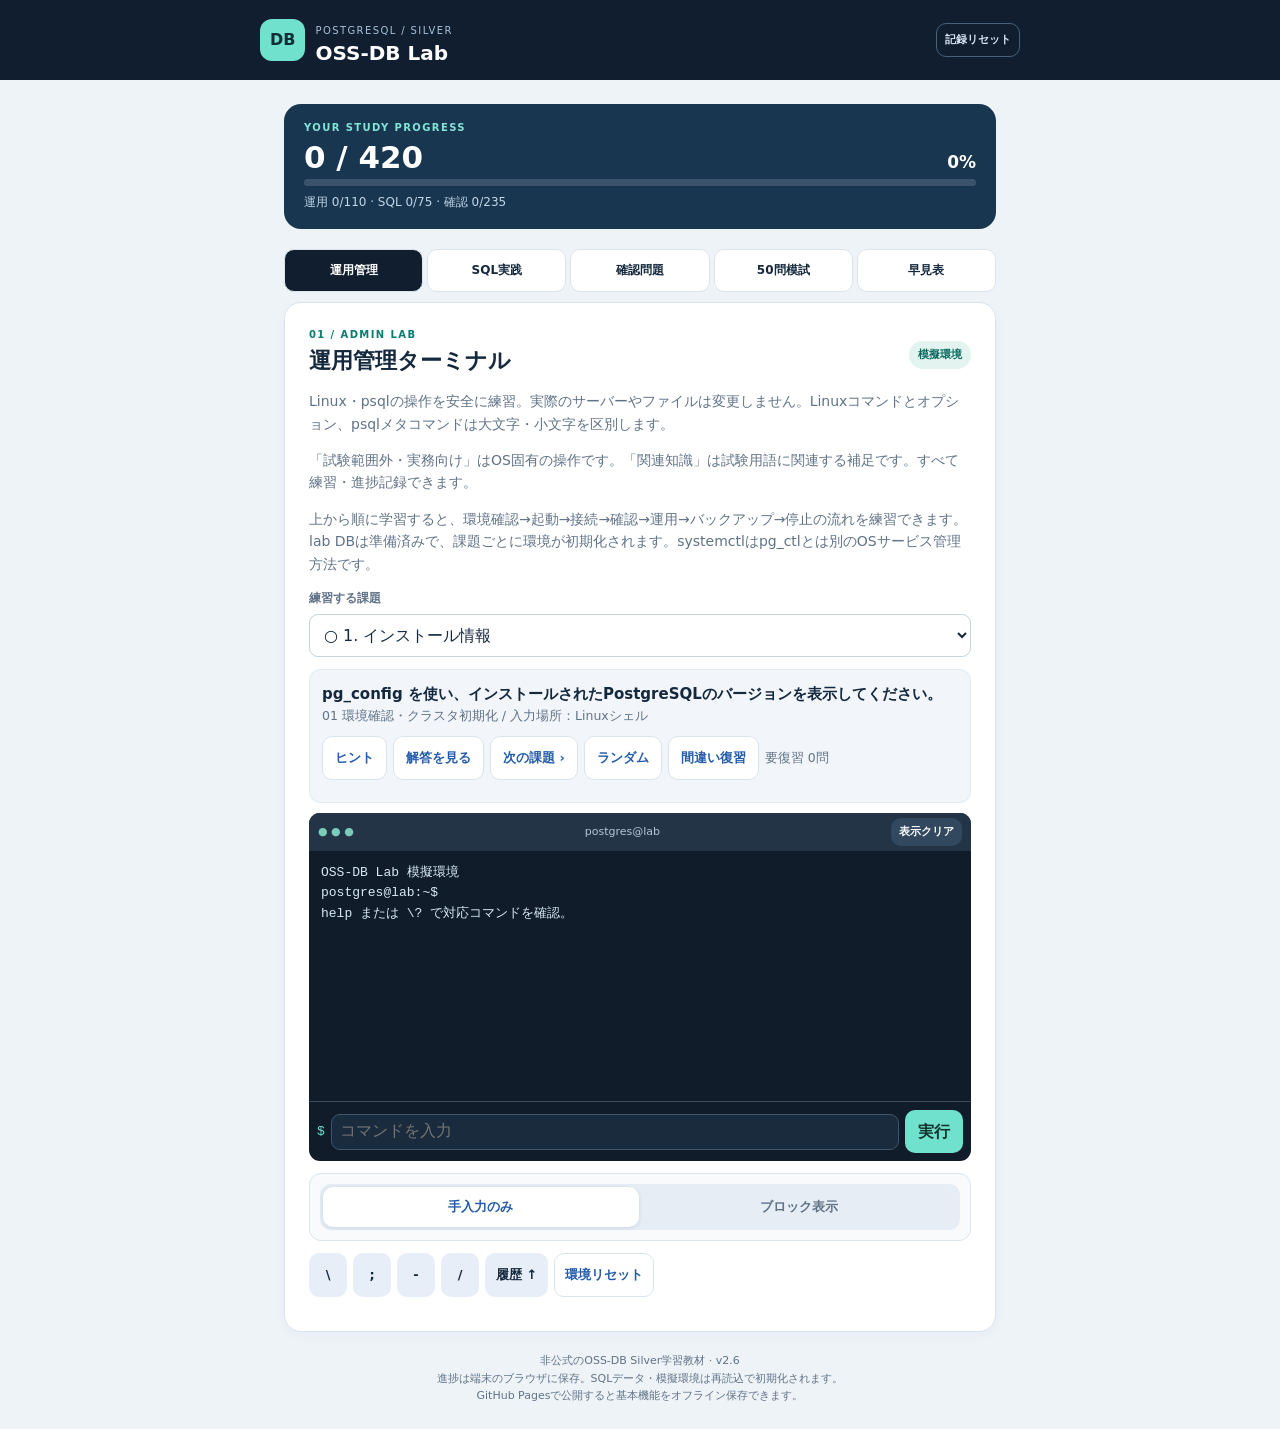
==== commit df817446: "v2.6: searchable command-specific option reference and tests" ====
--- a/index.html
+++ b/index.html
@@ -1,9 +1,9 @@
-<!doctype html><html lang="ja"><head><meta charset="utf-8"><meta name="viewport" content="width=device-width, initial-scale=1, viewport-fit=cover"><meta name="theme-color" content="#101e30"><meta name="apple-mobile-web-app-capable" content="yes"><meta name="apple-mobile-web-app-status-bar-style" content="default"><link rel="manifest" href="manifest.webmanifest"><title>OSS-DB Lab | Silver</title><link rel="icon" href="icon.svg"><link rel="apple-touch-icon" href="icon.png"><link rel="stylesheet" href="style.css?v=2.5"></head><body>
+<!doctype html><html lang="ja"><head><meta charset="utf-8"><meta name="viewport" content="width=device-width, initial-scale=1, viewport-fit=cover"><meta name="theme-color" content="#101e30"><meta name="apple-mobile-web-app-capable" content="yes"><meta name="apple-mobile-web-app-status-bar-style" content="default"><link rel="manifest" href="manifest.webmanifest"><title>OSS-DB Lab | Silver</title><link rel="icon" href="icon.svg"><link rel="apple-touch-icon" href="icon.png"><link rel="stylesheet" href="style.css?v=2.6"></head><body>
 <header><div class="brand"><span class="logo">DB</span><div><small>POSTGRESQL / SILVER</small><h1>OSS-DB Lab</h1></div></div><button id="resetProgress" class="ghost small">記録リセット</button></header>
 <main><div id="startupNotice" class="startup-notice">この画面が消えない場合はJavaScriptが動いていません。ファイルのプレビューではなく、GitHub Pagesで公開したURLをSafariで開いてください。</div><section class="hero"><div class="eyebrow">YOUR STUDY PROGRESS</div><div class="heroLine"><h2 id="progressText">0 / 0</h2><span id="percent">0%</span></div><div class="track"><div id="bar"></div></div><p id="progressDetail"></p></section>
 <nav aria-label="学習モード"><button data-tab="admin" class="active">運用管理</button><button data-tab="sql">SQL実践</button><button data-tab="quiz">確認問題</button><button data-tab="mock">50問模試</button><button data-tab="ref">早見表</button></nav>
 <section id="admin" class="panel"><div class="sectionHead"><div><div class="eyebrow">01 / ADMIN LAB</div><h2>運用管理ターミナル</h2></div><span class="tag">模擬環境</span></div><p>Linux・psqlの操作を安全に練習。実際のサーバーやファイルは変更しません。Linuxコマンドとオプション、psqlメタコマンドは大文字・小文字を区別します。</p><p>「試験範囲外・実務向け」はOS固有の操作です。「関連知識」は試験用語に関連する補足です。すべて練習・進捗記録できます。</p><p>上から順に学習すると、環境確認→起動→接続→確認→運用→バックアップ→停止の流れを練習できます。lab DBは準備済みで、課題ごとに環境が初期化されます。systemctlはpg_ctlとは別のOSサービス管理方法です。</p><div class="controls"><label for="adminSelect">練習する課題</label><select id="adminSelect"></select></div><div class="task"><div id="adminTask"></div><div class="actions"><button id="adminHint" class="ghost">ヒント</button><button id="adminAnswer" class="ghost">解答を見る</button><button id="adminNext" class="ghost">次の課題 ›</button><button id="adminRandom" class="ghost">ランダム</button><button id="adminWrong" class="ghost">間違い復習</button><small id="adminReviewCount"></small></div><div id="adminHelp" class="help" hidden></div></div><div class="terminal"><div class="termhead"><span>● ● ●</span><span>postgres@lab</span><button id="clearTerm">表示クリア</button></div><pre id="terminalLog" aria-live="polite"></pre><form id="commandForm"><label id="prompt" for="command">$</label><input id="command" placeholder="コマンドを入力" autocomplete="off" autocapitalize="off" spellcheck="false" enterkeyhint="go"><button type="submit">実行</button></form></div><div id="adminBlocks" class="block-tool"><div class="block-mode" role="group" aria-label="入力ブロックの表示"><button type="button" data-hide aria-pressed="true">手入力のみ</button><button type="button" data-show aria-pressed="false">ブロック表示</button></div><div data-panel hidden><p>順番を考えてタップ。入力欄はいつでも直接編集できます。</p><div class="block-caption">選んだ順番（タップで取り消し）</div><div data-selected class="block-selected"></div><div class="block-caption">選択できるブロック</div><div data-bank class="block-bank"></div><div class="actions"><button type="button" data-undo class="ghost">1つ戻す</button><button type="button" data-clear class="ghost">入力をクリア</button></div></div></div><div class="actions shortcuts"><button data-insert="\\">\</button><button data-insert=";">;</button><button data-insert="-">-</button><button data-insert="/">/</button><button id="lastCommand">履歴 ↑</button><button id="resetLab" class="ghost">環境リセット</button></div><div id="adminFeedback" class="feedback" aria-live="polite"></div><div id="adminExplanation" class="explanation" aria-live="polite" hidden></div><button id="adminNextBottom" type="button" class="primary next-bottom" hidden>次の課題へ ›</button></section>
 <section id="sql" class="panel" hidden><div class="sectionHead"><div><div class="eyebrow">02 / SQL LAB</div><h2>PostgreSQL 実践</h2></div><span class="tag" id="sqlStatus">実行で起動</span></div><p>SQLを入力して実行すると自動起動します。PostgreSQL優先、起動失敗時はSQLite（文法に一部違いあり）。初回は通信が必要です。既存の練習用テーブルで検索を覚えた後、DDL・データ更新・トランザクションへ進みます。課題ごとにデータは初期化されます。全角・半角、SQLキーワードの大小文字は同じ扱いです。コロン「:」はセミコロン「;」の代用にはなりません。文字列の大小文字は区別します。</p><div class="actions"><button id="connect" class="primary">PostgreSQLを起動</button><button id="sqliteConnect" class="ghost">SQLiteで起動</button><button id="practiceSQL" class="ghost">解答チェック（通信不要）</button></div><div id="sqlError" class="feedback" aria-live="polite"></div><details><summary>練習用テーブル・初期データ</summary><div id="schema"></div></details><label for="sqlSelect">練習する課題</label><select id="sqlSelect"></select><div class="task"><div id="sqlTask"></div><div class="actions"><button id="sqlHint" class="ghost">ヒント</button><button id="sqlAnswer" class="ghost">解答を見る</button><button id="sqlNext" class="ghost">次の課題 ›</button><button id="sqlRandom" class="ghost">ランダム</button><button id="sqlWrong" class="ghost">間違い復習</button><small id="sqlReviewCount"></small></div><div id="sqlHelp" class="help" hidden></div></div><label for="sqlInput">SQL エディタ</label><textarea id="sqlInput" rows="5" autocapitalize="off" autocomplete="off" spellcheck="false" placeholder="SELECT * FROM users;"></textarea><div id="sqlBlocks" class="block-tool"><div class="block-mode" role="group" aria-label="入力ブロックの表示"><button type="button" data-hide aria-pressed="true">手入力のみ</button><button type="button" data-show aria-pressed="false">ブロック表示</button></div><div data-panel hidden><p>順番を考えてタップ。入力欄はいつでも直接編集できます。</p><div class="block-caption">選んだ順番（タップで取り消し）</div><div data-selected class="block-selected"></div><div class="block-caption">選択できるブロック</div><div data-bank class="block-bank"></div><div class="actions"><button type="button" data-undo class="ghost">1つ戻す</button><button type="button" data-clear class="ghost">入力をクリア</button></div></div></div><div class="actions shortcuts" aria-label="SQL記号入力"><button type="button" class="ghost" data-sql-insert=";" aria-label="セミコロンを入力">;</button><button type="button" class="ghost" data-sql-insert="\" aria-label="バックスラッシュを入力">\</button><button type="button" class="ghost" data-sql-insert="*" aria-label="アスタリスクを入力">*</button><button type="button" class="ghost" data-sql-insert="'" aria-label="シングルクォートを入力">'</button><button type="button" class="ghost" data-sql-insert="(" aria-label="左括弧を入力">(</button><button type="button" class="ghost" data-sql-insert=")" aria-label="右括弧を入力">)</button></div><div class="actions"><button id="runSQL" class="primary">▶ 実行・採点</button><button id="resetSQL" class="ghost" disabled>DB初期化</button><button id="clearSQL" class="ghost">クリア</button></div><div id="sqlFeedback" class="feedback" aria-live="polite"></div><div id="sqlOutput" class="output" aria-live="polite"></div><div id="sqlExplanation" class="explanation" aria-live="polite" hidden></div><button id="sqlNextBottom" type="button" class="primary next-bottom" hidden>次の課題へ ›</button></section>
 <section id="quiz" class="panel" hidden><div class="eyebrow">03 / KNOWLEDGE CHECK</div><h2>確認問題</h2><p>一般知識→運用管理→SQLの試験分野順に復習。分野別正答率は確認問題と模試の回答履歴から計算します。</p><div class="task"><small id="accuracy"></small><small id="quizReviewCount"></small><details><summary>公式10分野の習熟状況</summary><p>確認問題・模試の回答済数と直近正解数（各問題の最後の回答が正解だった数）です。</p><div id="topicStats"></div></details></div><label for="quizFilter">ランダム・復習の分野</label><select id="quizFilter"><option value="all">全分野</option><option value="S1">一般知識</option><option value="S2">運用管理</option><option value="S3">開発・SQL</option><optgroup label="公式10分野"><option value="S1.1">S1.1 OSSとPostgreSQLの一般知識</option><option value="S1.2">S1.2 リレーショナルDBとSQL基礎</option><option value="S2.1">S2.1 クラスタ・データ保存</option><option value="S2.2">S2.2 起動・停止・標準ツール・psql</option><option value="S2.3">S2.3 接続・認証・設定・ログ</option><option value="S2.4">S2.4 バックアップ・リストア・WAL</option><option value="S2.5">S2.5 ロールと日常保守</option><option value="S3.1">S3.1 SQLとDBオブジェクト</option><option value="S3.2">S3.2 関数</option><option value="S3.3">S3.3 トランザクションとMVCC</option></optgroup></select><div class="actions"><button id="quizRandom" class="primary">ランダム出題</button><button id="quizWrong" class="ghost">間違い復習</button></div><label for="quizSelect">問題を選ぶ</label><select id="quizSelect"></select><div class="task" id="quizTask"></div><div id="quizOptions" class="options"></div><div id="quizFeedback" class="feedback" aria-live="polite"></div><div class="actions"><button id="quizSubmit" class="primary" hidden>選択を採点</button><button id="quizNext" class="primary">次の問題 ›</button></div></section>
-<section id="mock" class="panel" hidden><div class="eyebrow">04 / MOCK EXAM</div><h2>50問模擬試験</h2><div id="mockIntro"><p>一般8問・運用26問・SQL16問を公式10分野の重要度に合わせてランダム出題。解説と採点は終了後に表示。制限時間なし。ページを再読み込みすると受験中の回答は消えます。</p><button id="mockStart" class="primary">模試を開始</button></div><div id="mockBody" hidden><p id="mockCounter"></p><div id="mockQuestion" class="task"></div><div id="mockOptions" class="options"></div><div class="actions"><button id="mockPrev" class="ghost">前へ</button><button id="mockNext" class="primary">次へ</button><button id="mockFinish" class="ghost">終了・採点</button></div></div><div id="mockResult" hidden><h2 id="mockScore"></h2><p id="mockBreakdown"></p><button id="mockRestart" class="primary">別の模試を開始</button><div id="mockReview"></div></div></section><section id="ref" class="panel" hidden><div class="eyebrow">04 / REFERENCE</div><h2>コマンド早見表</h2><p>入力する場所にも注意。ターミナルとpsqlは別の環境です。</p><input id="searchRef" type="search" placeholder="pg_dump / シーケンス など" aria-label="早見表を検索"><div id="refList"></div></section>
-<footer>非公式のOSS-DB Silver学習教材 · v2.5<br>進捗は端末のブラウザに保存。SQLデータ・模擬環境は再読込で初期化されます。<br><span id="offlineStatus">公開ページでオフライン保存に対応します。</span></footer></main><script src="lessons.js?v=2.5"></script><script src="simulator.js?v=2.5"></script><script src="sql-practice.js?v=2.5"></script><script src="blocks.js?v=2.5"></script><script src="app.js?v=2.5"></script></body></html>
+<section id="mock" class="panel" hidden><div class="eyebrow">04 / MOCK EXAM</div><h2>50問模擬試験</h2><div id="mockIntro"><p>一般8問・運用26問・SQL16問を公式10分野の重要度に合わせてランダム出題。解説と採点は終了後に表示。制限時間なし。ページを再読み込みすると受験中の回答は消えます。</p><button id="mockStart" class="primary">模試を開始</button></div><div id="mockBody" hidden><p id="mockCounter"></p><div id="mockQuestion" class="task"></div><div id="mockOptions" class="options"></div><div class="actions"><button id="mockPrev" class="ghost">前へ</button><button id="mockNext" class="primary">次へ</button><button id="mockFinish" class="ghost">終了・採点</button></div></div><div id="mockResult" hidden><h2 id="mockScore"></h2><p id="mockBreakdown"></p><button id="mockRestart" class="primary">別の模試を開始</button><div id="mockReview"></div></div></section><section id="ref" class="panel" hidden><div class="eyebrow">04 / REFERENCE</div><h2>早見表</h2><div class="block-mode" role="group" aria-label="早見表の種類"><button type="button" id="refCommandMode" aria-pressed="true">コマンド</button><button type="button" id="refOptionMode" aria-pressed="false">オプション</button></div><div id="commandReference"><p>入力する場所にも注意。ターミナルとpsqlは別の環境です。</p><input id="searchRef" type="search" placeholder="pg_dump / シーケンス など" aria-label="早見表を検索"><div id="refList"></div></div><div id="optionReference" hidden><p>試験・実務でよく使う主要オプションをコマンド別にまとめました。同じ文字でもコマンドによって意味が違います。大文字・小文字も区別します。実行例は学習用で、端末では自動実行しません。</p><label for="optionGroup">コマンドで絞り込む</label><select id="optionGroup"><option value="all">すべてのコマンド</option></select><label for="optionSearch">オプション名・意味で検索</label><input id="optionSearch" type="search" placeholder="-w / pg_dump / バックアップ" autocapitalize="off" aria-label="オプション検索"><p id="optionCount" aria-live="polite"></p><div id="optionNote" class="explanation" hidden></div><div id="optionList"></div><p>参考：<a href="https://www.postgresql.org/docs/14/reference-client.html" target="_blank" rel="noopener noreferrer">PostgreSQL 14 公式コマンドリファレンス</a>。主要項目の抜粋であり、全オプションや出題範囲を保証するものではありません。</p></div></section>
+<footer>非公式のOSS-DB Silver学習教材 · v2.6<br>進捗は端末のブラウザに保存。SQLデータ・模擬環境は再読込で初期化されます。<br><span id="offlineStatus">公開ページでオフライン保存に対応します。</span></footer></main><script src="lessons.js?v=2.6"></script><script src="simulator.js?v=2.6"></script><script src="sql-practice.js?v=2.6"></script><script src="blocks.js?v=2.6"></script><script src="options.js?v=2.6"></script><script src="app.js?v=2.6"></script></body></html>
--- a/style.css
+++ b/style.css
@@ -7,3 +7,5 @@
 .block-tool{margin:12px 0;border:1px solid var(--line);border-radius:12px;padding:10px;background:#f8fafc}.block-mode{display:grid;grid-template-columns:1fr 1fr;gap:3px;background:#e6edf5;padding:3px;border-radius:11px}.block-mode button{background:transparent;border:0;color:var(--muted);font-size:13px;min-height:40px}.block-mode button[aria-pressed="true"]{background:white;color:var(--blue);box-shadow:0 1px 4px #173b5220}.block-tool p{margin:9px 0;font-size:12px}.block-caption{font-size:12px;color:var(--muted);font-weight:700;margin:8px 0 4px}.block-bank,.block-selected{display:flex;flex-wrap:wrap;gap:6px;min-height:43px}.block-selected{border:1px dashed #b3c5d6;padding:6px;border-radius:9px;background:white}.word-block,.chosen-block{font:13px/1.4 ui-monospace,SFMono-Regular,Consolas,monospace;min-height:44px;max-width:100%;overflow-wrap:anywhere;text-align:left;white-space:pre-wrap;border:1px solid #b8cde5;background:white;color:#1a4a7f;padding:8px 10px}.chosen-block{background:#dff3ef;border-color:#8acfc0;color:#08695d}.block-empty{font-size:12px;color:var(--muted);align-self:center}.explanation{margin-top:12px;padding:14px;border:1px solid #c9dce9;border-radius:12px;background:#f2f7fc;font-size:14px;white-space:pre-wrap;overflow-wrap:anywhere;line-height:1.8}.refItem small{white-space:pre-wrap}
 
 .next-bottom{display:block;width:100%;margin:12px 0 0;min-height:48px;font-size:15px}
+
+.option-heading{font-size:16px;margin:16px 0 4px;padding:8px 10px;background:#e6edf5;border-radius:8px}.option-entry{padding:12px 4px;border-bottom:1px solid var(--line)}.option-entry strong{display:block;font-size:15px;color:var(--blue)}.option-entry small{display:block;color:var(--muted);font:12px monospace}.option-entry p{margin:6px 0;font-size:14px;color:var(--ink)}.option-entry code{display:block;background:#f1f5f9;padding:8px;border-radius:7px;font-size:13px;overflow-wrap:anywhere;white-space:pre-wrap}.option-entry small:empty{display:none}
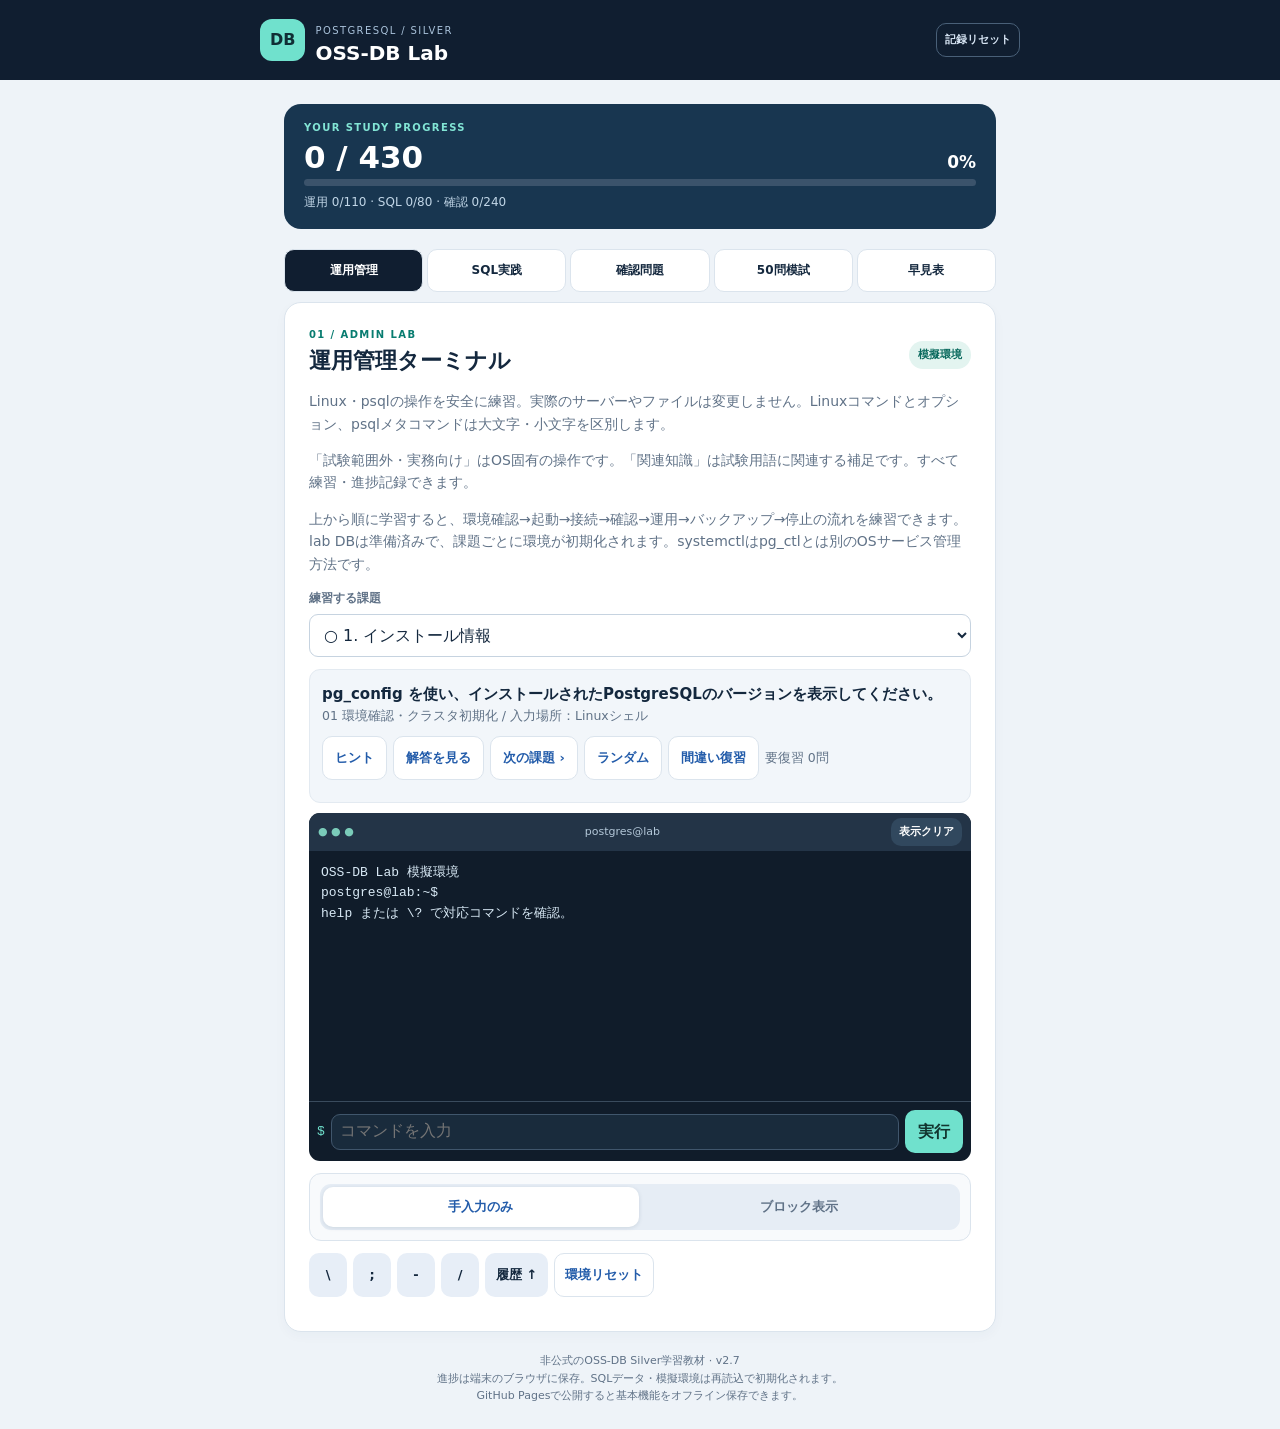
==== commit 82be457a: "v2.7: add UPSERT and TRUNCATE practice, reference and checks" ====
--- a/index.html
+++ b/index.html
@@ -1,4 +1,4 @@
-<!doctype html><html lang="ja"><head><meta charset="utf-8"><meta name="viewport" content="width=device-width, initial-scale=1, viewport-fit=cover"><meta name="theme-color" content="#101e30"><meta name="apple-mobile-web-app-capable" content="yes"><meta name="apple-mobile-web-app-status-bar-style" content="default"><link rel="manifest" href="manifest.webmanifest"><title>OSS-DB Lab | Silver</title><link rel="icon" href="icon.svg"><link rel="apple-touch-icon" href="icon.png"><link rel="stylesheet" href="style.css?v=2.6"></head><body>
+<!doctype html><html lang="ja"><head><meta charset="utf-8"><meta name="viewport" content="width=device-width, initial-scale=1, viewport-fit=cover"><meta name="theme-color" content="#101e30"><meta name="apple-mobile-web-app-capable" content="yes"><meta name="apple-mobile-web-app-status-bar-style" content="default"><link rel="manifest" href="manifest.webmanifest"><title>OSS-DB Lab | Silver</title><link rel="icon" href="icon.svg"><link rel="apple-touch-icon" href="icon.png"><link rel="stylesheet" href="style.css?v=2.7"></head><body>
 <header><div class="brand"><span class="logo">DB</span><div><small>POSTGRESQL / SILVER</small><h1>OSS-DB Lab</h1></div></div><button id="resetProgress" class="ghost small">記録リセット</button></header>
 <main><div id="startupNotice" class="startup-notice">この画面が消えない場合はJavaScriptが動いていません。ファイルのプレビューではなく、GitHub Pagesで公開したURLをSafariで開いてください。</div><section class="hero"><div class="eyebrow">YOUR STUDY PROGRESS</div><div class="heroLine"><h2 id="progressText">0 / 0</h2><span id="percent">0%</span></div><div class="track"><div id="bar"></div></div><p id="progressDetail"></p></section>
 <nav aria-label="学習モード"><button data-tab="admin" class="active">運用管理</button><button data-tab="sql">SQL実践</button><button data-tab="quiz">確認問題</button><button data-tab="mock">50問模試</button><button data-tab="ref">早見表</button></nav>
@@ -6,4 +6,4 @@
 <section id="sql" class="panel" hidden><div class="sectionHead"><div><div class="eyebrow">02 / SQL LAB</div><h2>PostgreSQL 実践</h2></div><span class="tag" id="sqlStatus">実行で起動</span></div><p>SQLを入力して実行すると自動起動します。PostgreSQL優先、起動失敗時はSQLite（文法に一部違いあり）。初回は通信が必要です。既存の練習用テーブルで検索を覚えた後、DDL・データ更新・トランザクションへ進みます。課題ごとにデータは初期化されます。全角・半角、SQLキーワードの大小文字は同じ扱いです。コロン「:」はセミコロン「;」の代用にはなりません。文字列の大小文字は区別します。</p><div class="actions"><button id="connect" class="primary">PostgreSQLを起動</button><button id="sqliteConnect" class="ghost">SQLiteで起動</button><button id="practiceSQL" class="ghost">解答チェック（通信不要）</button></div><div id="sqlError" class="feedback" aria-live="polite"></div><details><summary>練習用テーブル・初期データ</summary><div id="schema"></div></details><label for="sqlSelect">練習する課題</label><select id="sqlSelect"></select><div class="task"><div id="sqlTask"></div><div class="actions"><button id="sqlHint" class="ghost">ヒント</button><button id="sqlAnswer" class="ghost">解答を見る</button><button id="sqlNext" class="ghost">次の課題 ›</button><button id="sqlRandom" class="ghost">ランダム</button><button id="sqlWrong" class="ghost">間違い復習</button><small id="sqlReviewCount"></small></div><div id="sqlHelp" class="help" hidden></div></div><label for="sqlInput">SQL エディタ</label><textarea id="sqlInput" rows="5" autocapitalize="off" autocomplete="off" spellcheck="false" placeholder="SELECT * FROM users;"></textarea><div id="sqlBlocks" class="block-tool"><div class="block-mode" role="group" aria-label="入力ブロックの表示"><button type="button" data-hide aria-pressed="true">手入力のみ</button><button type="button" data-show aria-pressed="false">ブロック表示</button></div><div data-panel hidden><p>順番を考えてタップ。入力欄はいつでも直接編集できます。</p><div class="block-caption">選んだ順番（タップで取り消し）</div><div data-selected class="block-selected"></div><div class="block-caption">選択できるブロック</div><div data-bank class="block-bank"></div><div class="actions"><button type="button" data-undo class="ghost">1つ戻す</button><button type="button" data-clear class="ghost">入力をクリア</button></div></div></div><div class="actions shortcuts" aria-label="SQL記号入力"><button type="button" class="ghost" data-sql-insert=";" aria-label="セミコロンを入力">;</button><button type="button" class="ghost" data-sql-insert="\" aria-label="バックスラッシュを入力">\</button><button type="button" class="ghost" data-sql-insert="*" aria-label="アスタリスクを入力">*</button><button type="button" class="ghost" data-sql-insert="'" aria-label="シングルクォートを入力">'</button><button type="button" class="ghost" data-sql-insert="(" aria-label="左括弧を入力">(</button><button type="button" class="ghost" data-sql-insert=")" aria-label="右括弧を入力">)</button></div><div class="actions"><button id="runSQL" class="primary">▶ 実行・採点</button><button id="resetSQL" class="ghost" disabled>DB初期化</button><button id="clearSQL" class="ghost">クリア</button></div><div id="sqlFeedback" class="feedback" aria-live="polite"></div><div id="sqlOutput" class="output" aria-live="polite"></div><div id="sqlExplanation" class="explanation" aria-live="polite" hidden></div><button id="sqlNextBottom" type="button" class="primary next-bottom" hidden>次の課題へ ›</button></section>
 <section id="quiz" class="panel" hidden><div class="eyebrow">03 / KNOWLEDGE CHECK</div><h2>確認問題</h2><p>一般知識→運用管理→SQLの試験分野順に復習。分野別正答率は確認問題と模試の回答履歴から計算します。</p><div class="task"><small id="accuracy"></small><small id="quizReviewCount"></small><details><summary>公式10分野の習熟状況</summary><p>確認問題・模試の回答済数と直近正解数（各問題の最後の回答が正解だった数）です。</p><div id="topicStats"></div></details></div><label for="quizFilter">ランダム・復習の分野</label><select id="quizFilter"><option value="all">全分野</option><option value="S1">一般知識</option><option value="S2">運用管理</option><option value="S3">開発・SQL</option><optgroup label="公式10分野"><option value="S1.1">S1.1 OSSとPostgreSQLの一般知識</option><option value="S1.2">S1.2 リレーショナルDBとSQL基礎</option><option value="S2.1">S2.1 クラスタ・データ保存</option><option value="S2.2">S2.2 起動・停止・標準ツール・psql</option><option value="S2.3">S2.3 接続・認証・設定・ログ</option><option value="S2.4">S2.4 バックアップ・リストア・WAL</option><option value="S2.5">S2.5 ロールと日常保守</option><option value="S3.1">S3.1 SQLとDBオブジェクト</option><option value="S3.2">S3.2 関数</option><option value="S3.3">S3.3 トランザクションとMVCC</option></optgroup></select><div class="actions"><button id="quizRandom" class="primary">ランダム出題</button><button id="quizWrong" class="ghost">間違い復習</button></div><label for="quizSelect">問題を選ぶ</label><select id="quizSelect"></select><div class="task" id="quizTask"></div><div id="quizOptions" class="options"></div><div id="quizFeedback" class="feedback" aria-live="polite"></div><div class="actions"><button id="quizSubmit" class="primary" hidden>選択を採点</button><button id="quizNext" class="primary">次の問題 ›</button></div></section>
 <section id="mock" class="panel" hidden><div class="eyebrow">04 / MOCK EXAM</div><h2>50問模擬試験</h2><div id="mockIntro"><p>一般8問・運用26問・SQL16問を公式10分野の重要度に合わせてランダム出題。解説と採点は終了後に表示。制限時間なし。ページを再読み込みすると受験中の回答は消えます。</p><button id="mockStart" class="primary">模試を開始</button></div><div id="mockBody" hidden><p id="mockCounter"></p><div id="mockQuestion" class="task"></div><div id="mockOptions" class="options"></div><div class="actions"><button id="mockPrev" class="ghost">前へ</button><button id="mockNext" class="primary">次へ</button><button id="mockFinish" class="ghost">終了・採点</button></div></div><div id="mockResult" hidden><h2 id="mockScore"></h2><p id="mockBreakdown"></p><button id="mockRestart" class="primary">別の模試を開始</button><div id="mockReview"></div></div></section><section id="ref" class="panel" hidden><div class="eyebrow">04 / REFERENCE</div><h2>早見表</h2><div class="block-mode" role="group" aria-label="早見表の種類"><button type="button" id="refCommandMode" aria-pressed="true">コマンド</button><button type="button" id="refOptionMode" aria-pressed="false">オプション</button></div><div id="commandReference"><p>入力する場所にも注意。ターミナルとpsqlは別の環境です。</p><input id="searchRef" type="search" placeholder="pg_dump / シーケンス など" aria-label="早見表を検索"><div id="refList"></div></div><div id="optionReference" hidden><p>試験・実務でよく使う主要オプションをコマンド別にまとめました。同じ文字でもコマンドによって意味が違います。大文字・小文字も区別します。実行例は学習用で、端末では自動実行しません。</p><label for="optionGroup">コマンドで絞り込む</label><select id="optionGroup"><option value="all">すべてのコマンド</option></select><label for="optionSearch">オプション名・意味で検索</label><input id="optionSearch" type="search" placeholder="-w / pg_dump / バックアップ" autocapitalize="off" aria-label="オプション検索"><p id="optionCount" aria-live="polite"></p><div id="optionNote" class="explanation" hidden></div><div id="optionList"></div><p>参考：<a href="https://www.postgresql.org/docs/14/reference-client.html" target="_blank" rel="noopener noreferrer">PostgreSQL 14 公式コマンドリファレンス</a>。主要項目の抜粋であり、全オプションや出題範囲を保証するものではありません。</p></div></section>
-<footer>非公式のOSS-DB Silver学習教材 · v2.6<br>進捗は端末のブラウザに保存。SQLデータ・模擬環境は再読込で初期化されます。<br><span id="offlineStatus">公開ページでオフライン保存に対応します。</span></footer></main><script src="lessons.js?v=2.6"></script><script src="simulator.js?v=2.6"></script><script src="sql-practice.js?v=2.6"></script><script src="blocks.js?v=2.6"></script><script src="options.js?v=2.6"></script><script src="app.js?v=2.6"></script></body></html>
+<footer>非公式のOSS-DB Silver学習教材 · v2.7<br>進捗は端末のブラウザに保存。SQLデータ・模擬環境は再読込で初期化されます。<br><span id="offlineStatus">公開ページでオフライン保存に対応します。</span></footer></main><script src="lessons.js?v=2.7"></script><script src="simulator.js?v=2.7"></script><script src="sql-practice.js?v=2.7"></script><script src="blocks.js?v=2.7"></script><script src="options.js?v=2.7"></script><script src="app.js?v=2.7"></script></body></html>
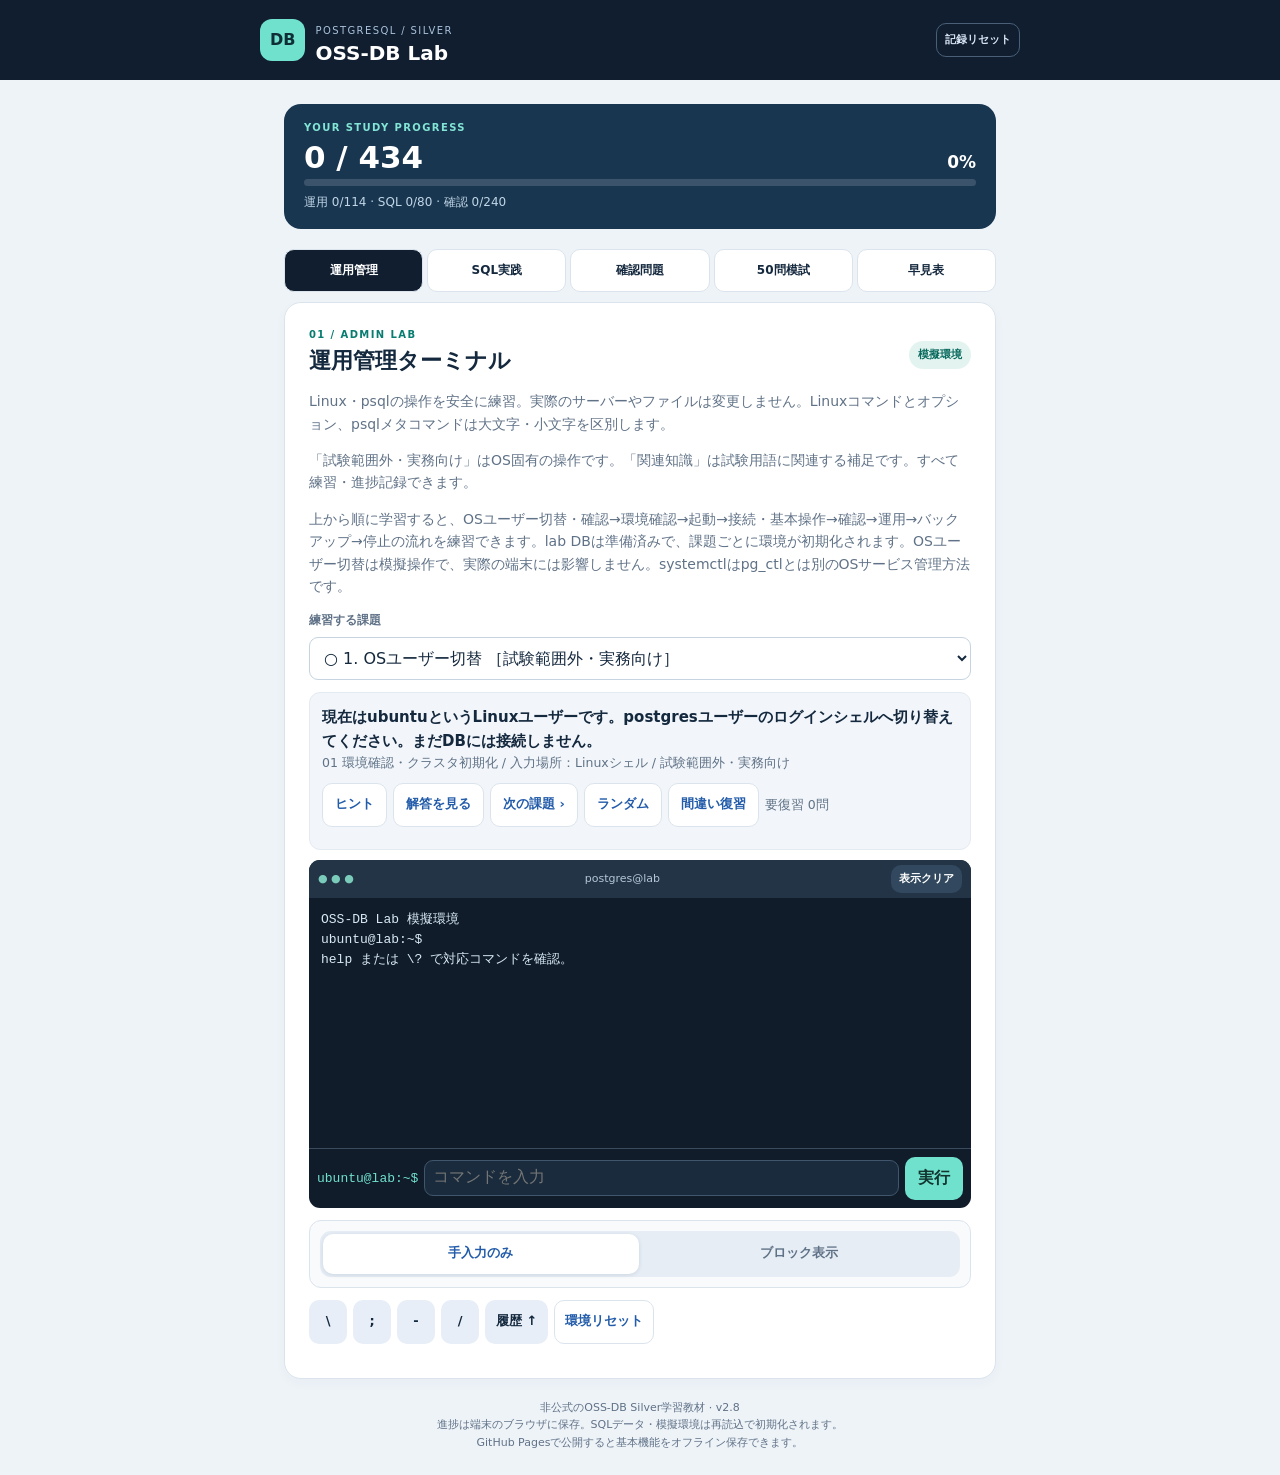
==== commit 398a09b0: "v2.8: OS user session and psql include exercises; reorder related chapters" ====
--- a/index.html
+++ b/index.html
@@ -1,9 +1,9 @@
-<!doctype html><html lang="ja"><head><meta charset="utf-8"><meta name="viewport" content="width=device-width, initial-scale=1, viewport-fit=cover"><meta name="theme-color" content="#101e30"><meta name="apple-mobile-web-app-capable" content="yes"><meta name="apple-mobile-web-app-status-bar-style" content="default"><link rel="manifest" href="manifest.webmanifest"><title>OSS-DB Lab | Silver</title><link rel="icon" href="icon.svg"><link rel="apple-touch-icon" href="icon.png"><link rel="stylesheet" href="style.css?v=2.7"></head><body>
+<!doctype html><html lang="ja"><head><meta charset="utf-8"><meta name="viewport" content="width=device-width, initial-scale=1, viewport-fit=cover"><meta name="theme-color" content="#101e30"><meta name="apple-mobile-web-app-capable" content="yes"><meta name="apple-mobile-web-app-status-bar-style" content="default"><link rel="manifest" href="manifest.webmanifest"><title>OSS-DB Lab | Silver</title><link rel="icon" href="icon.svg"><link rel="apple-touch-icon" href="icon.png"><link rel="stylesheet" href="style.css?v=2.8"></head><body>
 <header><div class="brand"><span class="logo">DB</span><div><small>POSTGRESQL / SILVER</small><h1>OSS-DB Lab</h1></div></div><button id="resetProgress" class="ghost small">記録リセット</button></header>
 <main><div id="startupNotice" class="startup-notice">この画面が消えない場合はJavaScriptが動いていません。ファイルのプレビューではなく、GitHub Pagesで公開したURLをSafariで開いてください。</div><section class="hero"><div class="eyebrow">YOUR STUDY PROGRESS</div><div class="heroLine"><h2 id="progressText">0 / 0</h2><span id="percent">0%</span></div><div class="track"><div id="bar"></div></div><p id="progressDetail"></p></section>
 <nav aria-label="学習モード"><button data-tab="admin" class="active">運用管理</button><button data-tab="sql">SQL実践</button><button data-tab="quiz">確認問題</button><button data-tab="mock">50問模試</button><button data-tab="ref">早見表</button></nav>
-<section id="admin" class="panel"><div class="sectionHead"><div><div class="eyebrow">01 / ADMIN LAB</div><h2>運用管理ターミナル</h2></div><span class="tag">模擬環境</span></div><p>Linux・psqlの操作を安全に練習。実際のサーバーやファイルは変更しません。Linuxコマンドとオプション、psqlメタコマンドは大文字・小文字を区別します。</p><p>「試験範囲外・実務向け」はOS固有の操作です。「関連知識」は試験用語に関連する補足です。すべて練習・進捗記録できます。</p><p>上から順に学習すると、環境確認→起動→接続→確認→運用→バックアップ→停止の流れを練習できます。lab DBは準備済みで、課題ごとに環境が初期化されます。systemctlはpg_ctlとは別のOSサービス管理方法です。</p><div class="controls"><label for="adminSelect">練習する課題</label><select id="adminSelect"></select></div><div class="task"><div id="adminTask"></div><div class="actions"><button id="adminHint" class="ghost">ヒント</button><button id="adminAnswer" class="ghost">解答を見る</button><button id="adminNext" class="ghost">次の課題 ›</button><button id="adminRandom" class="ghost">ランダム</button><button id="adminWrong" class="ghost">間違い復習</button><small id="adminReviewCount"></small></div><div id="adminHelp" class="help" hidden></div></div><div class="terminal"><div class="termhead"><span>● ● ●</span><span>postgres@lab</span><button id="clearTerm">表示クリア</button></div><pre id="terminalLog" aria-live="polite"></pre><form id="commandForm"><label id="prompt" for="command">$</label><input id="command" placeholder="コマンドを入力" autocomplete="off" autocapitalize="off" spellcheck="false" enterkeyhint="go"><button type="submit">実行</button></form></div><div id="adminBlocks" class="block-tool"><div class="block-mode" role="group" aria-label="入力ブロックの表示"><button type="button" data-hide aria-pressed="true">手入力のみ</button><button type="button" data-show aria-pressed="false">ブロック表示</button></div><div data-panel hidden><p>順番を考えてタップ。入力欄はいつでも直接編集できます。</p><div class="block-caption">選んだ順番（タップで取り消し）</div><div data-selected class="block-selected"></div><div class="block-caption">選択できるブロック</div><div data-bank class="block-bank"></div><div class="actions"><button type="button" data-undo class="ghost">1つ戻す</button><button type="button" data-clear class="ghost">入力をクリア</button></div></div></div><div class="actions shortcuts"><button data-insert="\\">\</button><button data-insert=";">;</button><button data-insert="-">-</button><button data-insert="/">/</button><button id="lastCommand">履歴 ↑</button><button id="resetLab" class="ghost">環境リセット</button></div><div id="adminFeedback" class="feedback" aria-live="polite"></div><div id="adminExplanation" class="explanation" aria-live="polite" hidden></div><button id="adminNextBottom" type="button" class="primary next-bottom" hidden>次の課題へ ›</button></section>
+<section id="admin" class="panel"><div class="sectionHead"><div><div class="eyebrow">01 / ADMIN LAB</div><h2>運用管理ターミナル</h2></div><span class="tag">模擬環境</span></div><p>Linux・psqlの操作を安全に練習。実際のサーバーやファイルは変更しません。Linuxコマンドとオプション、psqlメタコマンドは大文字・小文字を区別します。</p><p>「試験範囲外・実務向け」はOS固有の操作です。「関連知識」は試験用語に関連する補足です。すべて練習・進捗記録できます。</p><p>上から順に学習すると、OSユーザー切替・確認→環境確認→起動→接続・基本操作→確認→運用→バックアップ→停止の流れを練習できます。lab DBは準備済みで、課題ごとに環境が初期化されます。OSユーザー切替は模擬操作で、実際の端末には影響しません。systemctlはpg_ctlとは別のOSサービス管理方法です。</p><div class="controls"><label for="adminSelect">練習する課題</label><select id="adminSelect"></select></div><div class="task"><div id="adminTask"></div><div class="actions"><button id="adminHint" class="ghost">ヒント</button><button id="adminAnswer" class="ghost">解答を見る</button><button id="adminNext" class="ghost">次の課題 ›</button><button id="adminRandom" class="ghost">ランダム</button><button id="adminWrong" class="ghost">間違い復習</button><small id="adminReviewCount"></small></div><div id="adminHelp" class="help" hidden></div></div><div class="terminal"><div class="termhead"><span>● ● ●</span><span>postgres@lab</span><button id="clearTerm">表示クリア</button></div><pre id="terminalLog" aria-live="polite"></pre><form id="commandForm"><label id="prompt" for="command">$</label><input id="command" placeholder="コマンドを入力" autocomplete="off" autocapitalize="off" spellcheck="false" enterkeyhint="go"><button type="submit">実行</button></form></div><div id="adminBlocks" class="block-tool"><div class="block-mode" role="group" aria-label="入力ブロックの表示"><button type="button" data-hide aria-pressed="true">手入力のみ</button><button type="button" data-show aria-pressed="false">ブロック表示</button></div><div data-panel hidden><p>順番を考えてタップ。入力欄はいつでも直接編集できます。</p><div class="block-caption">選んだ順番（タップで取り消し）</div><div data-selected class="block-selected"></div><div class="block-caption">選択できるブロック</div><div data-bank class="block-bank"></div><div class="actions"><button type="button" data-undo class="ghost">1つ戻す</button><button type="button" data-clear class="ghost">入力をクリア</button></div></div></div><div class="actions shortcuts"><button data-insert="\\">\</button><button data-insert=";">;</button><button data-insert="-">-</button><button data-insert="/">/</button><button id="lastCommand">履歴 ↑</button><button id="resetLab" class="ghost">環境リセット</button></div><div id="adminFeedback" class="feedback" aria-live="polite"></div><div id="adminExplanation" class="explanation" aria-live="polite" hidden></div><button id="adminNextBottom" type="button" class="primary next-bottom" hidden>次の課題へ ›</button></section>
 <section id="sql" class="panel" hidden><div class="sectionHead"><div><div class="eyebrow">02 / SQL LAB</div><h2>PostgreSQL 実践</h2></div><span class="tag" id="sqlStatus">実行で起動</span></div><p>SQLを入力して実行すると自動起動します。PostgreSQL優先、起動失敗時はSQLite（文法に一部違いあり）。初回は通信が必要です。既存の練習用テーブルで検索を覚えた後、DDL・データ更新・トランザクションへ進みます。課題ごとにデータは初期化されます。全角・半角、SQLキーワードの大小文字は同じ扱いです。コロン「:」はセミコロン「;」の代用にはなりません。文字列の大小文字は区別します。</p><div class="actions"><button id="connect" class="primary">PostgreSQLを起動</button><button id="sqliteConnect" class="ghost">SQLiteで起動</button><button id="practiceSQL" class="ghost">解答チェック（通信不要）</button></div><div id="sqlError" class="feedback" aria-live="polite"></div><details><summary>練習用テーブル・初期データ</summary><div id="schema"></div></details><label for="sqlSelect">練習する課題</label><select id="sqlSelect"></select><div class="task"><div id="sqlTask"></div><div class="actions"><button id="sqlHint" class="ghost">ヒント</button><button id="sqlAnswer" class="ghost">解答を見る</button><button id="sqlNext" class="ghost">次の課題 ›</button><button id="sqlRandom" class="ghost">ランダム</button><button id="sqlWrong" class="ghost">間違い復習</button><small id="sqlReviewCount"></small></div><div id="sqlHelp" class="help" hidden></div></div><label for="sqlInput">SQL エディタ</label><textarea id="sqlInput" rows="5" autocapitalize="off" autocomplete="off" spellcheck="false" placeholder="SELECT * FROM users;"></textarea><div id="sqlBlocks" class="block-tool"><div class="block-mode" role="group" aria-label="入力ブロックの表示"><button type="button" data-hide aria-pressed="true">手入力のみ</button><button type="button" data-show aria-pressed="false">ブロック表示</button></div><div data-panel hidden><p>順番を考えてタップ。入力欄はいつでも直接編集できます。</p><div class="block-caption">選んだ順番（タップで取り消し）</div><div data-selected class="block-selected"></div><div class="block-caption">選択できるブロック</div><div data-bank class="block-bank"></div><div class="actions"><button type="button" data-undo class="ghost">1つ戻す</button><button type="button" data-clear class="ghost">入力をクリア</button></div></div></div><div class="actions shortcuts" aria-label="SQL記号入力"><button type="button" class="ghost" data-sql-insert=";" aria-label="セミコロンを入力">;</button><button type="button" class="ghost" data-sql-insert="\" aria-label="バックスラッシュを入力">\</button><button type="button" class="ghost" data-sql-insert="*" aria-label="アスタリスクを入力">*</button><button type="button" class="ghost" data-sql-insert="'" aria-label="シングルクォートを入力">'</button><button type="button" class="ghost" data-sql-insert="(" aria-label="左括弧を入力">(</button><button type="button" class="ghost" data-sql-insert=")" aria-label="右括弧を入力">)</button></div><div class="actions"><button id="runSQL" class="primary">▶ 実行・採点</button><button id="resetSQL" class="ghost" disabled>DB初期化</button><button id="clearSQL" class="ghost">クリア</button></div><div id="sqlFeedback" class="feedback" aria-live="polite"></div><div id="sqlOutput" class="output" aria-live="polite"></div><div id="sqlExplanation" class="explanation" aria-live="polite" hidden></div><button id="sqlNextBottom" type="button" class="primary next-bottom" hidden>次の課題へ ›</button></section>
 <section id="quiz" class="panel" hidden><div class="eyebrow">03 / KNOWLEDGE CHECK</div><h2>確認問題</h2><p>一般知識→運用管理→SQLの試験分野順に復習。分野別正答率は確認問題と模試の回答履歴から計算します。</p><div class="task"><small id="accuracy"></small><small id="quizReviewCount"></small><details><summary>公式10分野の習熟状況</summary><p>確認問題・模試の回答済数と直近正解数（各問題の最後の回答が正解だった数）です。</p><div id="topicStats"></div></details></div><label for="quizFilter">ランダム・復習の分野</label><select id="quizFilter"><option value="all">全分野</option><option value="S1">一般知識</option><option value="S2">運用管理</option><option value="S3">開発・SQL</option><optgroup label="公式10分野"><option value="S1.1">S1.1 OSSとPostgreSQLの一般知識</option><option value="S1.2">S1.2 リレーショナルDBとSQL基礎</option><option value="S2.1">S2.1 クラスタ・データ保存</option><option value="S2.2">S2.2 起動・停止・標準ツール・psql</option><option value="S2.3">S2.3 接続・認証・設定・ログ</option><option value="S2.4">S2.4 バックアップ・リストア・WAL</option><option value="S2.5">S2.5 ロールと日常保守</option><option value="S3.1">S3.1 SQLとDBオブジェクト</option><option value="S3.2">S3.2 関数</option><option value="S3.3">S3.3 トランザクションとMVCC</option></optgroup></select><div class="actions"><button id="quizRandom" class="primary">ランダム出題</button><button id="quizWrong" class="ghost">間違い復習</button></div><label for="quizSelect">問題を選ぶ</label><select id="quizSelect"></select><div class="task" id="quizTask"></div><div id="quizOptions" class="options"></div><div id="quizFeedback" class="feedback" aria-live="polite"></div><div class="actions"><button id="quizSubmit" class="primary" hidden>選択を採点</button><button id="quizNext" class="primary">次の問題 ›</button></div></section>
 <section id="mock" class="panel" hidden><div class="eyebrow">04 / MOCK EXAM</div><h2>50問模擬試験</h2><div id="mockIntro"><p>一般8問・運用26問・SQL16問を公式10分野の重要度に合わせてランダム出題。解説と採点は終了後に表示。制限時間なし。ページを再読み込みすると受験中の回答は消えます。</p><button id="mockStart" class="primary">模試を開始</button></div><div id="mockBody" hidden><p id="mockCounter"></p><div id="mockQuestion" class="task"></div><div id="mockOptions" class="options"></div><div class="actions"><button id="mockPrev" class="ghost">前へ</button><button id="mockNext" class="primary">次へ</button><button id="mockFinish" class="ghost">終了・採点</button></div></div><div id="mockResult" hidden><h2 id="mockScore"></h2><p id="mockBreakdown"></p><button id="mockRestart" class="primary">別の模試を開始</button><div id="mockReview"></div></div></section><section id="ref" class="panel" hidden><div class="eyebrow">04 / REFERENCE</div><h2>早見表</h2><div class="block-mode" role="group" aria-label="早見表の種類"><button type="button" id="refCommandMode" aria-pressed="true">コマンド</button><button type="button" id="refOptionMode" aria-pressed="false">オプション</button></div><div id="commandReference"><p>入力する場所にも注意。ターミナルとpsqlは別の環境です。</p><input id="searchRef" type="search" placeholder="pg_dump / シーケンス など" aria-label="早見表を検索"><div id="refList"></div></div><div id="optionReference" hidden><p>試験・実務でよく使う主要オプションをコマンド別にまとめました。同じ文字でもコマンドによって意味が違います。大文字・小文字も区別します。実行例は学習用で、端末では自動実行しません。</p><label for="optionGroup">コマンドで絞り込む</label><select id="optionGroup"><option value="all">すべてのコマンド</option></select><label for="optionSearch">オプション名・意味で検索</label><input id="optionSearch" type="search" placeholder="-w / pg_dump / バックアップ" autocapitalize="off" aria-label="オプション検索"><p id="optionCount" aria-live="polite"></p><div id="optionNote" class="explanation" hidden></div><div id="optionList"></div><p>参考：<a href="https://www.postgresql.org/docs/14/reference-client.html" target="_blank" rel="noopener noreferrer">PostgreSQL 14 公式コマンドリファレンス</a>。主要項目の抜粋であり、全オプションや出題範囲を保証するものではありません。</p></div></section>
-<footer>非公式のOSS-DB Silver学習教材 · v2.7<br>進捗は端末のブラウザに保存。SQLデータ・模擬環境は再読込で初期化されます。<br><span id="offlineStatus">公開ページでオフライン保存に対応します。</span></footer></main><script src="lessons.js?v=2.7"></script><script src="simulator.js?v=2.7"></script><script src="sql-practice.js?v=2.7"></script><script src="blocks.js?v=2.7"></script><script src="options.js?v=2.7"></script><script src="app.js?v=2.7"></script></body></html>
+<footer>非公式のOSS-DB Silver学習教材 · v2.8<br>進捗は端末のブラウザに保存。SQLデータ・模擬環境は再読込で初期化されます。<br><span id="offlineStatus">公開ページでオフライン保存に対応します。</span></footer></main><script src="lessons.js?v=2.8"></script><script src="simulator.js?v=2.8"></script><script src="sql-practice.js?v=2.8"></script><script src="blocks.js?v=2.8"></script><script src="options.js?v=2.8"></script><script src="app.js?v=2.8"></script></body></html>
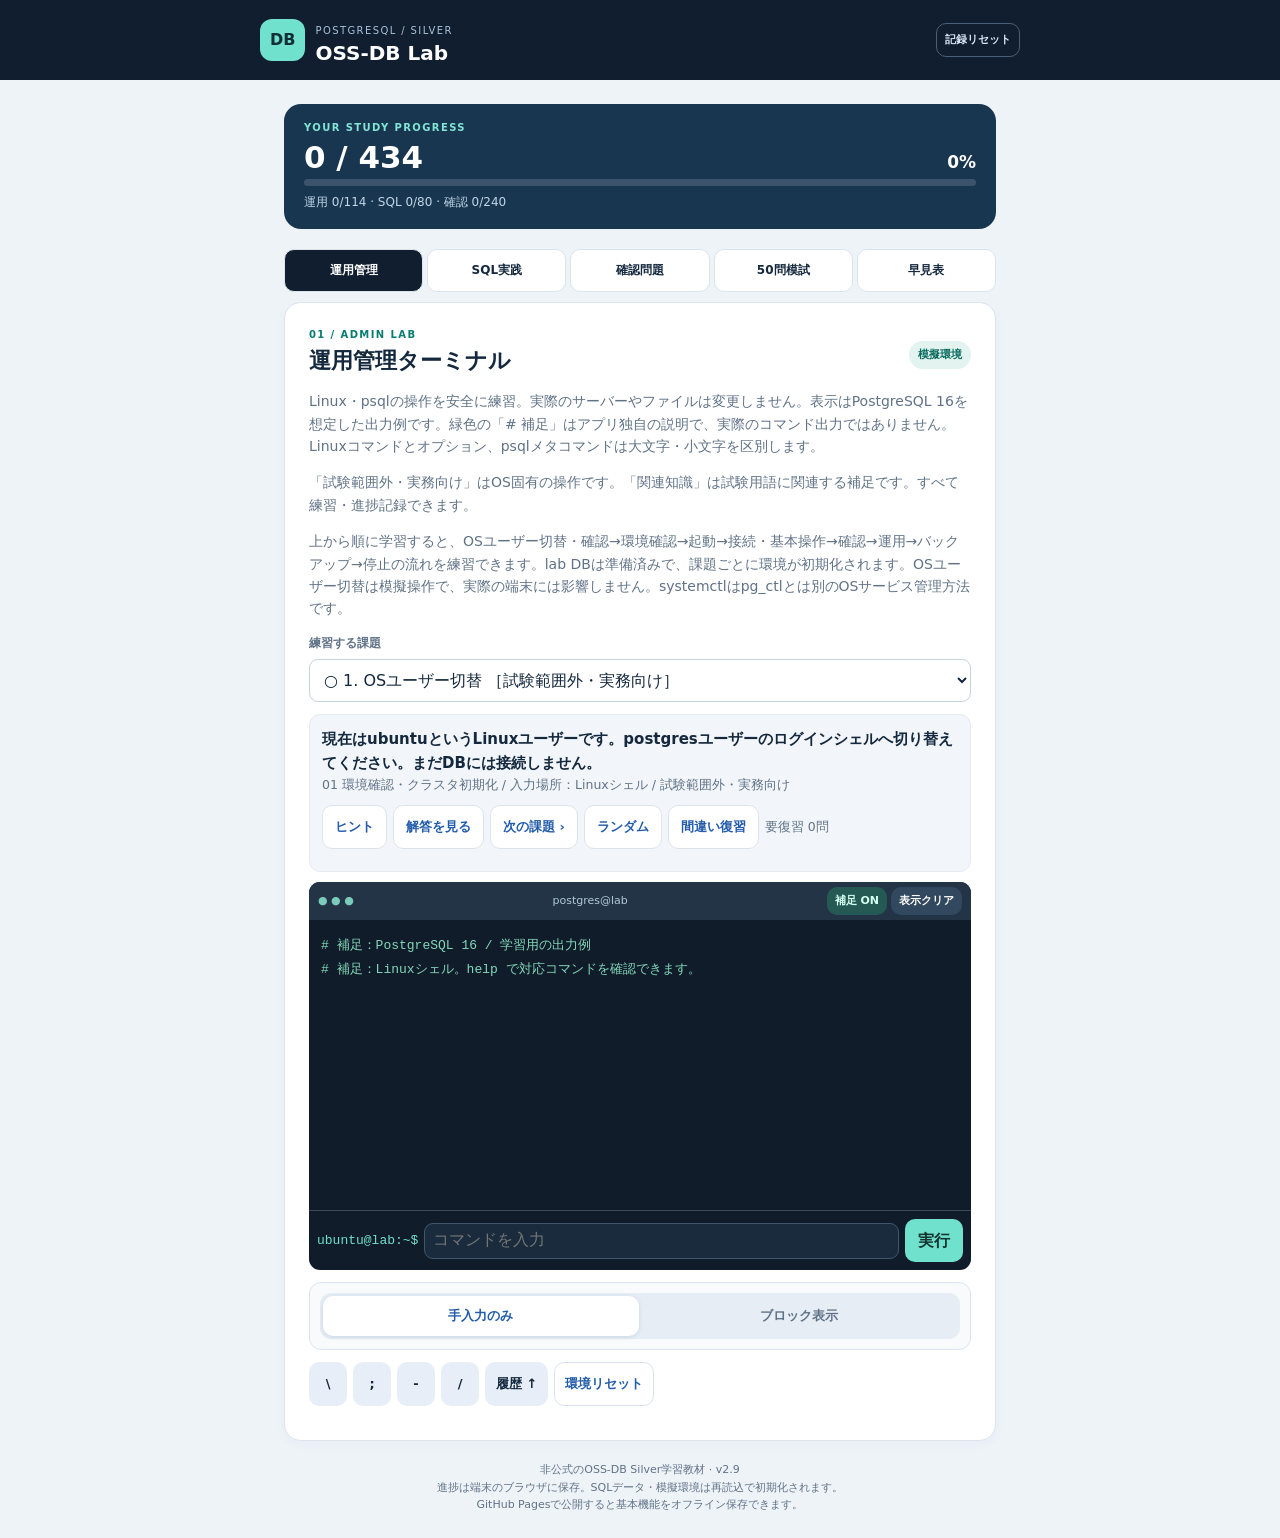
==== commit 829266b1: "v2.9: realistic terminal transcripts and toggleable learning comments" ====
--- a/index.html
+++ b/index.html
@@ -1,9 +1,9 @@
-<!doctype html><html lang="ja"><head><meta charset="utf-8"><meta name="viewport" content="width=device-width, initial-scale=1, viewport-fit=cover"><meta name="theme-color" content="#101e30"><meta name="apple-mobile-web-app-capable" content="yes"><meta name="apple-mobile-web-app-status-bar-style" content="default"><link rel="manifest" href="manifest.webmanifest"><title>OSS-DB Lab | Silver</title><link rel="icon" href="icon.svg"><link rel="apple-touch-icon" href="icon.png"><link rel="stylesheet" href="style.css?v=2.8"></head><body>
+<!doctype html><html lang="ja"><head><meta charset="utf-8"><meta name="viewport" content="width=device-width, initial-scale=1, viewport-fit=cover"><meta name="theme-color" content="#101e30"><meta name="apple-mobile-web-app-capable" content="yes"><meta name="apple-mobile-web-app-status-bar-style" content="default"><link rel="manifest" href="manifest.webmanifest"><title>OSS-DB Lab | Silver</title><link rel="icon" href="icon.svg"><link rel="apple-touch-icon" href="icon.png"><link rel="stylesheet" href="style.css?v=2.9"></head><body>
 <header><div class="brand"><span class="logo">DB</span><div><small>POSTGRESQL / SILVER</small><h1>OSS-DB Lab</h1></div></div><button id="resetProgress" class="ghost small">記録リセット</button></header>
 <main><div id="startupNotice" class="startup-notice">この画面が消えない場合はJavaScriptが動いていません。ファイルのプレビューではなく、GitHub Pagesで公開したURLをSafariで開いてください。</div><section class="hero"><div class="eyebrow">YOUR STUDY PROGRESS</div><div class="heroLine"><h2 id="progressText">0 / 0</h2><span id="percent">0%</span></div><div class="track"><div id="bar"></div></div><p id="progressDetail"></p></section>
 <nav aria-label="学習モード"><button data-tab="admin" class="active">運用管理</button><button data-tab="sql">SQL実践</button><button data-tab="quiz">確認問題</button><button data-tab="mock">50問模試</button><button data-tab="ref">早見表</button></nav>
-<section id="admin" class="panel"><div class="sectionHead"><div><div class="eyebrow">01 / ADMIN LAB</div><h2>運用管理ターミナル</h2></div><span class="tag">模擬環境</span></div><p>Linux・psqlの操作を安全に練習。実際のサーバーやファイルは変更しません。Linuxコマンドとオプション、psqlメタコマンドは大文字・小文字を区別します。</p><p>「試験範囲外・実務向け」はOS固有の操作です。「関連知識」は試験用語に関連する補足です。すべて練習・進捗記録できます。</p><p>上から順に学習すると、OSユーザー切替・確認→環境確認→起動→接続・基本操作→確認→運用→バックアップ→停止の流れを練習できます。lab DBは準備済みで、課題ごとに環境が初期化されます。OSユーザー切替は模擬操作で、実際の端末には影響しません。systemctlはpg_ctlとは別のOSサービス管理方法です。</p><div class="controls"><label for="adminSelect">練習する課題</label><select id="adminSelect"></select></div><div class="task"><div id="adminTask"></div><div class="actions"><button id="adminHint" class="ghost">ヒント</button><button id="adminAnswer" class="ghost">解答を見る</button><button id="adminNext" class="ghost">次の課題 ›</button><button id="adminRandom" class="ghost">ランダム</button><button id="adminWrong" class="ghost">間違い復習</button><small id="adminReviewCount"></small></div><div id="adminHelp" class="help" hidden></div></div><div class="terminal"><div class="termhead"><span>● ● ●</span><span>postgres@lab</span><button id="clearTerm">表示クリア</button></div><pre id="terminalLog" aria-live="polite"></pre><form id="commandForm"><label id="prompt" for="command">$</label><input id="command" placeholder="コマンドを入力" autocomplete="off" autocapitalize="off" spellcheck="false" enterkeyhint="go"><button type="submit">実行</button></form></div><div id="adminBlocks" class="block-tool"><div class="block-mode" role="group" aria-label="入力ブロックの表示"><button type="button" data-hide aria-pressed="true">手入力のみ</button><button type="button" data-show aria-pressed="false">ブロック表示</button></div><div data-panel hidden><p>順番を考えてタップ。入力欄はいつでも直接編集できます。</p><div class="block-caption">選んだ順番（タップで取り消し）</div><div data-selected class="block-selected"></div><div class="block-caption">選択できるブロック</div><div data-bank class="block-bank"></div><div class="actions"><button type="button" data-undo class="ghost">1つ戻す</button><button type="button" data-clear class="ghost">入力をクリア</button></div></div></div><div class="actions shortcuts"><button data-insert="\\">\</button><button data-insert=";">;</button><button data-insert="-">-</button><button data-insert="/">/</button><button id="lastCommand">履歴 ↑</button><button id="resetLab" class="ghost">環境リセット</button></div><div id="adminFeedback" class="feedback" aria-live="polite"></div><div id="adminExplanation" class="explanation" aria-live="polite" hidden></div><button id="adminNextBottom" type="button" class="primary next-bottom" hidden>次の課題へ ›</button></section>
+<section id="admin" class="panel"><div class="sectionHead"><div><div class="eyebrow">01 / ADMIN LAB</div><h2>運用管理ターミナル</h2></div><span class="tag">模擬環境</span></div><p>Linux・psqlの操作を安全に練習。実際のサーバーやファイルは変更しません。表示はPostgreSQL 16を想定した出力例です。緑色の「# 補足」はアプリ独自の説明で、実際のコマンド出力ではありません。Linuxコマンドとオプション、psqlメタコマンドは大文字・小文字を区別します。</p><p>「試験範囲外・実務向け」はOS固有の操作です。「関連知識」は試験用語に関連する補足です。すべて練習・進捗記録できます。</p><p>上から順に学習すると、OSユーザー切替・確認→環境確認→起動→接続・基本操作→確認→運用→バックアップ→停止の流れを練習できます。lab DBは準備済みで、課題ごとに環境が初期化されます。OSユーザー切替は模擬操作で、実際の端末には影響しません。systemctlはpg_ctlとは別のOSサービス管理方法です。</p><div class="controls"><label for="adminSelect">練習する課題</label><select id="adminSelect"></select></div><div class="task"><div id="adminTask"></div><div class="actions"><button id="adminHint" class="ghost">ヒント</button><button id="adminAnswer" class="ghost">解答を見る</button><button id="adminNext" class="ghost">次の課題 ›</button><button id="adminRandom" class="ghost">ランダム</button><button id="adminWrong" class="ghost">間違い復習</button><small id="adminReviewCount"></small></div><div id="adminHelp" class="help" hidden></div></div><div class="terminal"><div class="termhead"><span>● ● ●</span><span>postgres@lab</span><div class="term-controls"><button id="termNotes" type="button" aria-pressed="true">補足 ON</button><button id="clearTerm">表示クリア</button></div></div><pre id="terminalLog" aria-live="polite"></pre><form id="commandForm"><label id="prompt" for="command">$</label><input id="command" placeholder="コマンドを入力" autocomplete="off" autocapitalize="off" spellcheck="false" enterkeyhint="go"><button type="submit">実行</button></form></div><div id="adminBlocks" class="block-tool"><div class="block-mode" role="group" aria-label="入力ブロックの表示"><button type="button" data-hide aria-pressed="true">手入力のみ</button><button type="button" data-show aria-pressed="false">ブロック表示</button></div><div data-panel hidden><p>順番を考えてタップ。入力欄はいつでも直接編集できます。</p><div class="block-caption">選んだ順番（タップで取り消し）</div><div data-selected class="block-selected"></div><div class="block-caption">選択できるブロック</div><div data-bank class="block-bank"></div><div class="actions"><button type="button" data-undo class="ghost">1つ戻す</button><button type="button" data-clear class="ghost">入力をクリア</button></div></div></div><div class="actions shortcuts"><button data-insert="\\">\</button><button data-insert=";">;</button><button data-insert="-">-</button><button data-insert="/">/</button><button id="lastCommand">履歴 ↑</button><button id="resetLab" class="ghost">環境リセット</button></div><div id="adminFeedback" class="feedback" aria-live="polite"></div><div id="adminExplanation" class="explanation" aria-live="polite" hidden></div><button id="adminNextBottom" type="button" class="primary next-bottom" hidden>次の課題へ ›</button></section>
 <section id="sql" class="panel" hidden><div class="sectionHead"><div><div class="eyebrow">02 / SQL LAB</div><h2>PostgreSQL 実践</h2></div><span class="tag" id="sqlStatus">実行で起動</span></div><p>SQLを入力して実行すると自動起動します。PostgreSQL優先、起動失敗時はSQLite（文法に一部違いあり）。初回は通信が必要です。既存の練習用テーブルで検索を覚えた後、DDL・データ更新・トランザクションへ進みます。課題ごとにデータは初期化されます。全角・半角、SQLキーワードの大小文字は同じ扱いです。コロン「:」はセミコロン「;」の代用にはなりません。文字列の大小文字は区別します。</p><div class="actions"><button id="connect" class="primary">PostgreSQLを起動</button><button id="sqliteConnect" class="ghost">SQLiteで起動</button><button id="practiceSQL" class="ghost">解答チェック（通信不要）</button></div><div id="sqlError" class="feedback" aria-live="polite"></div><details><summary>練習用テーブル・初期データ</summary><div id="schema"></div></details><label for="sqlSelect">練習する課題</label><select id="sqlSelect"></select><div class="task"><div id="sqlTask"></div><div class="actions"><button id="sqlHint" class="ghost">ヒント</button><button id="sqlAnswer" class="ghost">解答を見る</button><button id="sqlNext" class="ghost">次の課題 ›</button><button id="sqlRandom" class="ghost">ランダム</button><button id="sqlWrong" class="ghost">間違い復習</button><small id="sqlReviewCount"></small></div><div id="sqlHelp" class="help" hidden></div></div><label for="sqlInput">SQL エディタ</label><textarea id="sqlInput" rows="5" autocapitalize="off" autocomplete="off" spellcheck="false" placeholder="SELECT * FROM users;"></textarea><div id="sqlBlocks" class="block-tool"><div class="block-mode" role="group" aria-label="入力ブロックの表示"><button type="button" data-hide aria-pressed="true">手入力のみ</button><button type="button" data-show aria-pressed="false">ブロック表示</button></div><div data-panel hidden><p>順番を考えてタップ。入力欄はいつでも直接編集できます。</p><div class="block-caption">選んだ順番（タップで取り消し）</div><div data-selected class="block-selected"></div><div class="block-caption">選択できるブロック</div><div data-bank class="block-bank"></div><div class="actions"><button type="button" data-undo class="ghost">1つ戻す</button><button type="button" data-clear class="ghost">入力をクリア</button></div></div></div><div class="actions shortcuts" aria-label="SQL記号入力"><button type="button" class="ghost" data-sql-insert=";" aria-label="セミコロンを入力">;</button><button type="button" class="ghost" data-sql-insert="\" aria-label="バックスラッシュを入力">\</button><button type="button" class="ghost" data-sql-insert="*" aria-label="アスタリスクを入力">*</button><button type="button" class="ghost" data-sql-insert="'" aria-label="シングルクォートを入力">'</button><button type="button" class="ghost" data-sql-insert="(" aria-label="左括弧を入力">(</button><button type="button" class="ghost" data-sql-insert=")" aria-label="右括弧を入力">)</button></div><div class="actions"><button id="runSQL" class="primary">▶ 実行・採点</button><button id="resetSQL" class="ghost" disabled>DB初期化</button><button id="clearSQL" class="ghost">クリア</button></div><div id="sqlFeedback" class="feedback" aria-live="polite"></div><div id="sqlOutput" class="output" aria-live="polite"></div><div id="sqlExplanation" class="explanation" aria-live="polite" hidden></div><button id="sqlNextBottom" type="button" class="primary next-bottom" hidden>次の課題へ ›</button></section>
 <section id="quiz" class="panel" hidden><div class="eyebrow">03 / KNOWLEDGE CHECK</div><h2>確認問題</h2><p>一般知識→運用管理→SQLの試験分野順に復習。分野別正答率は確認問題と模試の回答履歴から計算します。</p><div class="task"><small id="accuracy"></small><small id="quizReviewCount"></small><details><summary>公式10分野の習熟状況</summary><p>確認問題・模試の回答済数と直近正解数（各問題の最後の回答が正解だった数）です。</p><div id="topicStats"></div></details></div><label for="quizFilter">ランダム・復習の分野</label><select id="quizFilter"><option value="all">全分野</option><option value="S1">一般知識</option><option value="S2">運用管理</option><option value="S3">開発・SQL</option><optgroup label="公式10分野"><option value="S1.1">S1.1 OSSとPostgreSQLの一般知識</option><option value="S1.2">S1.2 リレーショナルDBとSQL基礎</option><option value="S2.1">S2.1 クラスタ・データ保存</option><option value="S2.2">S2.2 起動・停止・標準ツール・psql</option><option value="S2.3">S2.3 接続・認証・設定・ログ</option><option value="S2.4">S2.4 バックアップ・リストア・WAL</option><option value="S2.5">S2.5 ロールと日常保守</option><option value="S3.1">S3.1 SQLとDBオブジェクト</option><option value="S3.2">S3.2 関数</option><option value="S3.3">S3.3 トランザクションとMVCC</option></optgroup></select><div class="actions"><button id="quizRandom" class="primary">ランダム出題</button><button id="quizWrong" class="ghost">間違い復習</button></div><label for="quizSelect">問題を選ぶ</label><select id="quizSelect"></select><div class="task" id="quizTask"></div><div id="quizOptions" class="options"></div><div id="quizFeedback" class="feedback" aria-live="polite"></div><div class="actions"><button id="quizSubmit" class="primary" hidden>選択を採点</button><button id="quizNext" class="primary">次の問題 ›</button></div></section>
 <section id="mock" class="panel" hidden><div class="eyebrow">04 / MOCK EXAM</div><h2>50問模擬試験</h2><div id="mockIntro"><p>一般8問・運用26問・SQL16問を公式10分野の重要度に合わせてランダム出題。解説と採点は終了後に表示。制限時間なし。ページを再読み込みすると受験中の回答は消えます。</p><button id="mockStart" class="primary">模試を開始</button></div><div id="mockBody" hidden><p id="mockCounter"></p><div id="mockQuestion" class="task"></div><div id="mockOptions" class="options"></div><div class="actions"><button id="mockPrev" class="ghost">前へ</button><button id="mockNext" class="primary">次へ</button><button id="mockFinish" class="ghost">終了・採点</button></div></div><div id="mockResult" hidden><h2 id="mockScore"></h2><p id="mockBreakdown"></p><button id="mockRestart" class="primary">別の模試を開始</button><div id="mockReview"></div></div></section><section id="ref" class="panel" hidden><div class="eyebrow">04 / REFERENCE</div><h2>早見表</h2><div class="block-mode" role="group" aria-label="早見表の種類"><button type="button" id="refCommandMode" aria-pressed="true">コマンド</button><button type="button" id="refOptionMode" aria-pressed="false">オプション</button></div><div id="commandReference"><p>入力する場所にも注意。ターミナルとpsqlは別の環境です。</p><input id="searchRef" type="search" placeholder="pg_dump / シーケンス など" aria-label="早見表を検索"><div id="refList"></div></div><div id="optionReference" hidden><p>試験・実務でよく使う主要オプションをコマンド別にまとめました。同じ文字でもコマンドによって意味が違います。大文字・小文字も区別します。実行例は学習用で、端末では自動実行しません。</p><label for="optionGroup">コマンドで絞り込む</label><select id="optionGroup"><option value="all">すべてのコマンド</option></select><label for="optionSearch">オプション名・意味で検索</label><input id="optionSearch" type="search" placeholder="-w / pg_dump / バックアップ" autocapitalize="off" aria-label="オプション検索"><p id="optionCount" aria-live="polite"></p><div id="optionNote" class="explanation" hidden></div><div id="optionList"></div><p>参考：<a href="https://www.postgresql.org/docs/14/reference-client.html" target="_blank" rel="noopener noreferrer">PostgreSQL 14 公式コマンドリファレンス</a>。主要項目の抜粋であり、全オプションや出題範囲を保証するものではありません。</p></div></section>
-<footer>非公式のOSS-DB Silver学習教材 · v2.8<br>進捗は端末のブラウザに保存。SQLデータ・模擬環境は再読込で初期化されます。<br><span id="offlineStatus">公開ページでオフライン保存に対応します。</span></footer></main><script src="lessons.js?v=2.8"></script><script src="simulator.js?v=2.8"></script><script src="sql-practice.js?v=2.8"></script><script src="blocks.js?v=2.8"></script><script src="options.js?v=2.8"></script><script src="app.js?v=2.8"></script></body></html>
+<footer>非公式のOSS-DB Silver学習教材 · v2.9<br>進捗は端末のブラウザに保存。SQLデータ・模擬環境は再読込で初期化されます。<br><span id="offlineStatus">公開ページでオフライン保存に対応します。</span></footer></main><script src="lessons.js?v=2.9"></script><script src="simulator.js?v=2.9"></script><script src="sql-practice.js?v=2.9"></script><script src="blocks.js?v=2.9"></script><script src="options.js?v=2.9"></script><script src="app.js?v=2.9"></script></body></html>
--- a/style.css
+++ b/style.css
@@ -9,3 +9,6 @@
 .next-bottom{display:block;width:100%;margin:12px 0 0;min-height:48px;font-size:15px}
 
 .option-heading{font-size:16px;margin:16px 0 4px;padding:8px 10px;background:#e6edf5;border-radius:8px}.option-entry{padding:12px 4px;border-bottom:1px solid var(--line)}.option-entry strong{display:block;font-size:15px;color:var(--blue)}.option-entry small{display:block;color:var(--muted);font:12px monospace}.option-entry p{margin:6px 0;font-size:14px;color:var(--ink)}.option-entry code{display:block;background:#f1f5f9;padding:8px;border-radius:7px;font-size:13px;overflow-wrap:anywhere;white-space:pre-wrap}.option-entry small:empty{display:none}
+
+/* Terminal transcript: raw output and optional teaching notes */
+#terminalLog{height:290px;white-space:pre;overflow:auto;overflow-wrap:normal;tab-size:4}.terminal-output,.terminal-note{display:block;min-width:max-content}.terminal-note{color:#83d8b9;white-space:pre-wrap;overflow-wrap:anywhere;min-width:0;margin:4px 0}.term-controls{display:flex;gap:4px;flex-wrap:wrap;justify-content:flex-end}.term-controls button[aria-pressed=true]{background:#245a53;color:#d5fff2}#prompt{max-width:45%;overflow-wrap:anywhere;white-space:normal;flex-shrink:0}
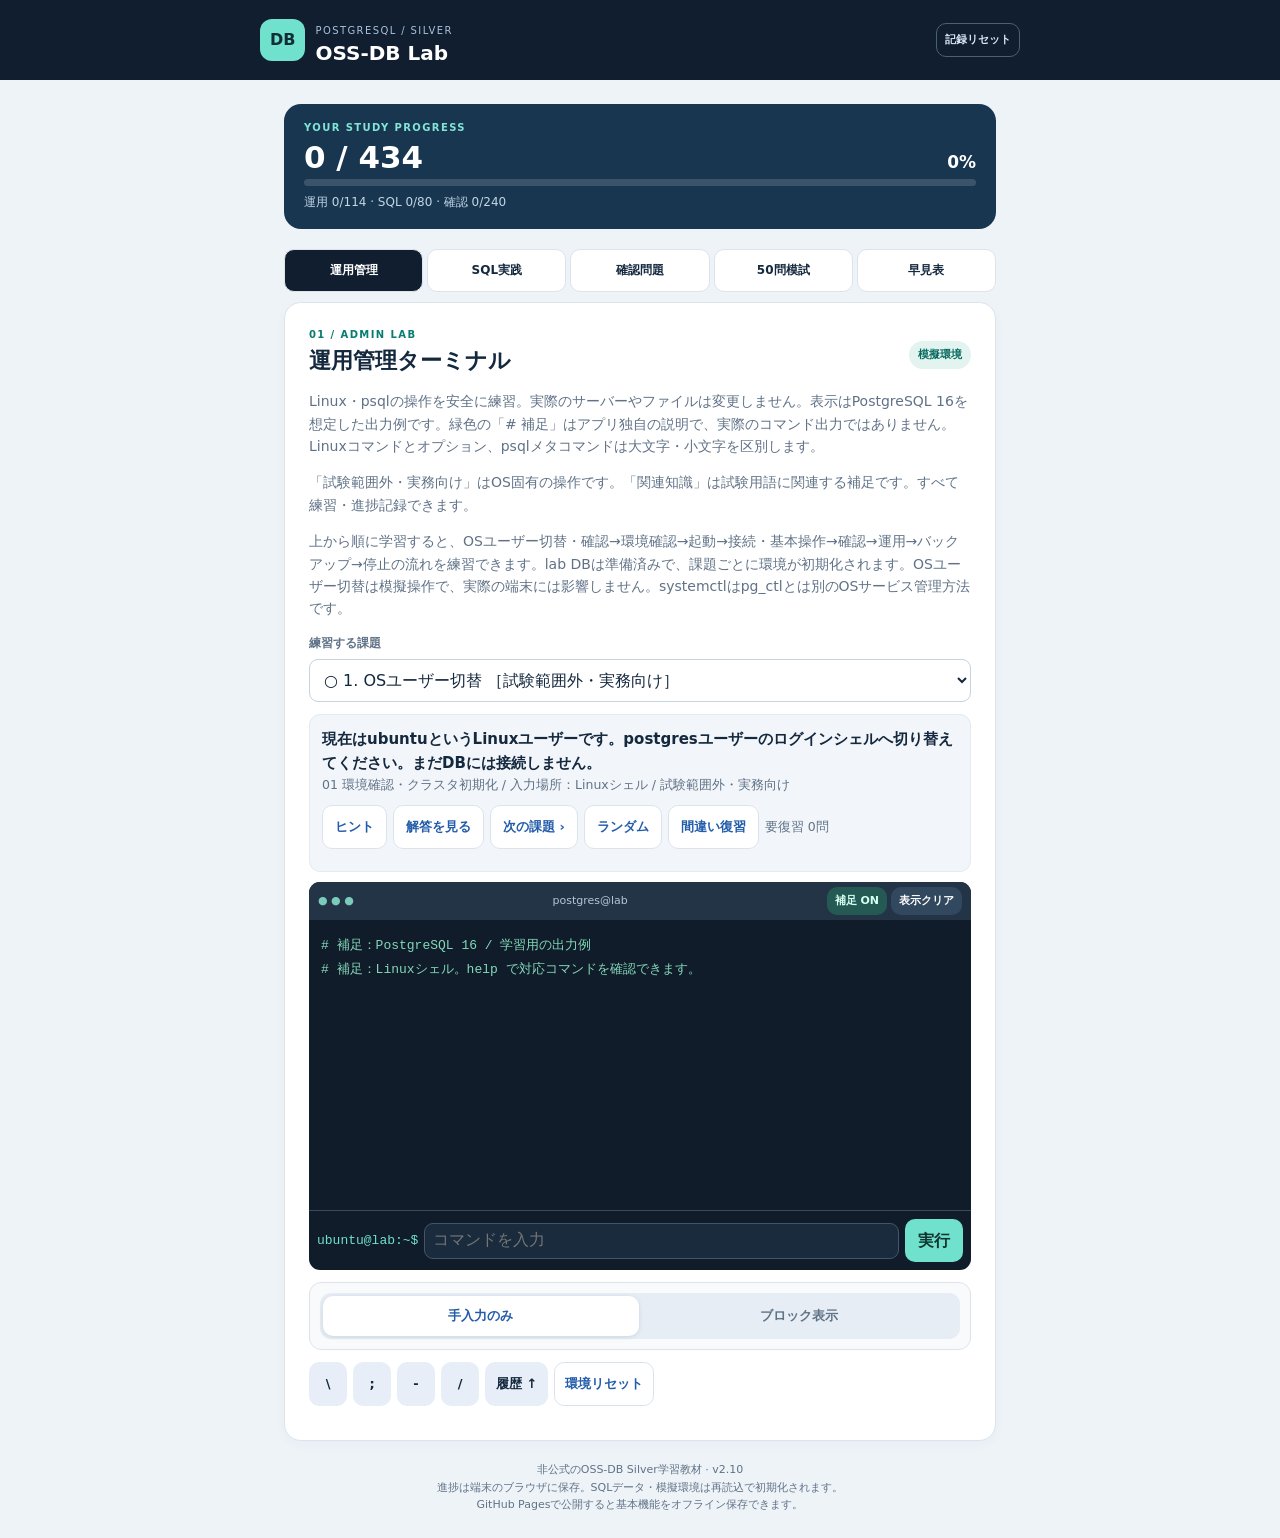
==== commit e79dd78a: "v2.10: beginner index explanations, terminal notes and reference" ====
--- a/index.html
+++ b/index.html
@@ -1,4 +1,4 @@
-<!doctype html><html lang="ja"><head><meta charset="utf-8"><meta name="viewport" content="width=device-width, initial-scale=1, viewport-fit=cover"><meta name="theme-color" content="#101e30"><meta name="apple-mobile-web-app-capable" content="yes"><meta name="apple-mobile-web-app-status-bar-style" content="default"><link rel="manifest" href="manifest.webmanifest"><title>OSS-DB Lab | Silver</title><link rel="icon" href="icon.svg"><link rel="apple-touch-icon" href="icon.png"><link rel="stylesheet" href="style.css?v=2.9"></head><body>
+<!doctype html><html lang="ja"><head><meta charset="utf-8"><meta name="viewport" content="width=device-width, initial-scale=1, viewport-fit=cover"><meta name="theme-color" content="#101e30"><meta name="apple-mobile-web-app-capable" content="yes"><meta name="apple-mobile-web-app-status-bar-style" content="default"><link rel="manifest" href="manifest.webmanifest"><title>OSS-DB Lab | Silver</title><link rel="icon" href="icon.svg"><link rel="apple-touch-icon" href="icon.png"><link rel="stylesheet" href="style.css?v=2.10"></head><body>
 <header><div class="brand"><span class="logo">DB</span><div><small>POSTGRESQL / SILVER</small><h1>OSS-DB Lab</h1></div></div><button id="resetProgress" class="ghost small">記録リセット</button></header>
 <main><div id="startupNotice" class="startup-notice">この画面が消えない場合はJavaScriptが動いていません。ファイルのプレビューではなく、GitHub Pagesで公開したURLをSafariで開いてください。</div><section class="hero"><div class="eyebrow">YOUR STUDY PROGRESS</div><div class="heroLine"><h2 id="progressText">0 / 0</h2><span id="percent">0%</span></div><div class="track"><div id="bar"></div></div><p id="progressDetail"></p></section>
 <nav aria-label="学習モード"><button data-tab="admin" class="active">運用管理</button><button data-tab="sql">SQL実践</button><button data-tab="quiz">確認問題</button><button data-tab="mock">50問模試</button><button data-tab="ref">早見表</button></nav>
@@ -6,4 +6,4 @@
 <section id="sql" class="panel" hidden><div class="sectionHead"><div><div class="eyebrow">02 / SQL LAB</div><h2>PostgreSQL 実践</h2></div><span class="tag" id="sqlStatus">実行で起動</span></div><p>SQLを入力して実行すると自動起動します。PostgreSQL優先、起動失敗時はSQLite（文法に一部違いあり）。初回は通信が必要です。既存の練習用テーブルで検索を覚えた後、DDL・データ更新・トランザクションへ進みます。課題ごとにデータは初期化されます。全角・半角、SQLキーワードの大小文字は同じ扱いです。コロン「:」はセミコロン「;」の代用にはなりません。文字列の大小文字は区別します。</p><div class="actions"><button id="connect" class="primary">PostgreSQLを起動</button><button id="sqliteConnect" class="ghost">SQLiteで起動</button><button id="practiceSQL" class="ghost">解答チェック（通信不要）</button></div><div id="sqlError" class="feedback" aria-live="polite"></div><details><summary>練習用テーブル・初期データ</summary><div id="schema"></div></details><label for="sqlSelect">練習する課題</label><select id="sqlSelect"></select><div class="task"><div id="sqlTask"></div><div class="actions"><button id="sqlHint" class="ghost">ヒント</button><button id="sqlAnswer" class="ghost">解答を見る</button><button id="sqlNext" class="ghost">次の課題 ›</button><button id="sqlRandom" class="ghost">ランダム</button><button id="sqlWrong" class="ghost">間違い復習</button><small id="sqlReviewCount"></small></div><div id="sqlHelp" class="help" hidden></div></div><label for="sqlInput">SQL エディタ</label><textarea id="sqlInput" rows="5" autocapitalize="off" autocomplete="off" spellcheck="false" placeholder="SELECT * FROM users;"></textarea><div id="sqlBlocks" class="block-tool"><div class="block-mode" role="group" aria-label="入力ブロックの表示"><button type="button" data-hide aria-pressed="true">手入力のみ</button><button type="button" data-show aria-pressed="false">ブロック表示</button></div><div data-panel hidden><p>順番を考えてタップ。入力欄はいつでも直接編集できます。</p><div class="block-caption">選んだ順番（タップで取り消し）</div><div data-selected class="block-selected"></div><div class="block-caption">選択できるブロック</div><div data-bank class="block-bank"></div><div class="actions"><button type="button" data-undo class="ghost">1つ戻す</button><button type="button" data-clear class="ghost">入力をクリア</button></div></div></div><div class="actions shortcuts" aria-label="SQL記号入力"><button type="button" class="ghost" data-sql-insert=";" aria-label="セミコロンを入力">;</button><button type="button" class="ghost" data-sql-insert="\" aria-label="バックスラッシュを入力">\</button><button type="button" class="ghost" data-sql-insert="*" aria-label="アスタリスクを入力">*</button><button type="button" class="ghost" data-sql-insert="'" aria-label="シングルクォートを入力">'</button><button type="button" class="ghost" data-sql-insert="(" aria-label="左括弧を入力">(</button><button type="button" class="ghost" data-sql-insert=")" aria-label="右括弧を入力">)</button></div><div class="actions"><button id="runSQL" class="primary">▶ 実行・採点</button><button id="resetSQL" class="ghost" disabled>DB初期化</button><button id="clearSQL" class="ghost">クリア</button></div><div id="sqlFeedback" class="feedback" aria-live="polite"></div><div id="sqlOutput" class="output" aria-live="polite"></div><div id="sqlExplanation" class="explanation" aria-live="polite" hidden></div><button id="sqlNextBottom" type="button" class="primary next-bottom" hidden>次の課題へ ›</button></section>
 <section id="quiz" class="panel" hidden><div class="eyebrow">03 / KNOWLEDGE CHECK</div><h2>確認問題</h2><p>一般知識→運用管理→SQLの試験分野順に復習。分野別正答率は確認問題と模試の回答履歴から計算します。</p><div class="task"><small id="accuracy"></small><small id="quizReviewCount"></small><details><summary>公式10分野の習熟状況</summary><p>確認問題・模試の回答済数と直近正解数（各問題の最後の回答が正解だった数）です。</p><div id="topicStats"></div></details></div><label for="quizFilter">ランダム・復習の分野</label><select id="quizFilter"><option value="all">全分野</option><option value="S1">一般知識</option><option value="S2">運用管理</option><option value="S3">開発・SQL</option><optgroup label="公式10分野"><option value="S1.1">S1.1 OSSとPostgreSQLの一般知識</option><option value="S1.2">S1.2 リレーショナルDBとSQL基礎</option><option value="S2.1">S2.1 クラスタ・データ保存</option><option value="S2.2">S2.2 起動・停止・標準ツール・psql</option><option value="S2.3">S2.3 接続・認証・設定・ログ</option><option value="S2.4">S2.4 バックアップ・リストア・WAL</option><option value="S2.5">S2.5 ロールと日常保守</option><option value="S3.1">S3.1 SQLとDBオブジェクト</option><option value="S3.2">S3.2 関数</option><option value="S3.3">S3.3 トランザクションとMVCC</option></optgroup></select><div class="actions"><button id="quizRandom" class="primary">ランダム出題</button><button id="quizWrong" class="ghost">間違い復習</button></div><label for="quizSelect">問題を選ぶ</label><select id="quizSelect"></select><div class="task" id="quizTask"></div><div id="quizOptions" class="options"></div><div id="quizFeedback" class="feedback" aria-live="polite"></div><div class="actions"><button id="quizSubmit" class="primary" hidden>選択を採点</button><button id="quizNext" class="primary">次の問題 ›</button></div></section>
 <section id="mock" class="panel" hidden><div class="eyebrow">04 / MOCK EXAM</div><h2>50問模擬試験</h2><div id="mockIntro"><p>一般8問・運用26問・SQL16問を公式10分野の重要度に合わせてランダム出題。解説と採点は終了後に表示。制限時間なし。ページを再読み込みすると受験中の回答は消えます。</p><button id="mockStart" class="primary">模試を開始</button></div><div id="mockBody" hidden><p id="mockCounter"></p><div id="mockQuestion" class="task"></div><div id="mockOptions" class="options"></div><div class="actions"><button id="mockPrev" class="ghost">前へ</button><button id="mockNext" class="primary">次へ</button><button id="mockFinish" class="ghost">終了・採点</button></div></div><div id="mockResult" hidden><h2 id="mockScore"></h2><p id="mockBreakdown"></p><button id="mockRestart" class="primary">別の模試を開始</button><div id="mockReview"></div></div></section><section id="ref" class="panel" hidden><div class="eyebrow">04 / REFERENCE</div><h2>早見表</h2><div class="block-mode" role="group" aria-label="早見表の種類"><button type="button" id="refCommandMode" aria-pressed="true">コマンド</button><button type="button" id="refOptionMode" aria-pressed="false">オプション</button></div><div id="commandReference"><p>入力する場所にも注意。ターミナルとpsqlは別の環境です。</p><input id="searchRef" type="search" placeholder="pg_dump / シーケンス など" aria-label="早見表を検索"><div id="refList"></div></div><div id="optionReference" hidden><p>試験・実務でよく使う主要オプションをコマンド別にまとめました。同じ文字でもコマンドによって意味が違います。大文字・小文字も区別します。実行例は学習用で、端末では自動実行しません。</p><label for="optionGroup">コマンドで絞り込む</label><select id="optionGroup"><option value="all">すべてのコマンド</option></select><label for="optionSearch">オプション名・意味で検索</label><input id="optionSearch" type="search" placeholder="-w / pg_dump / バックアップ" autocapitalize="off" aria-label="オプション検索"><p id="optionCount" aria-live="polite"></p><div id="optionNote" class="explanation" hidden></div><div id="optionList"></div><p>参考：<a href="https://www.postgresql.org/docs/14/reference-client.html" target="_blank" rel="noopener noreferrer">PostgreSQL 14 公式コマンドリファレンス</a>。主要項目の抜粋であり、全オプションや出題範囲を保証するものではありません。</p></div></section>
-<footer>非公式のOSS-DB Silver学習教材 · v2.9<br>進捗は端末のブラウザに保存。SQLデータ・模擬環境は再読込で初期化されます。<br><span id="offlineStatus">公開ページでオフライン保存に対応します。</span></footer></main><script src="lessons.js?v=2.9"></script><script src="simulator.js?v=2.9"></script><script src="sql-practice.js?v=2.9"></script><script src="blocks.js?v=2.9"></script><script src="options.js?v=2.9"></script><script src="app.js?v=2.9"></script></body></html>
+<footer>非公式のOSS-DB Silver学習教材 · v2.10<br>進捗は端末のブラウザに保存。SQLデータ・模擬環境は再読込で初期化されます。<br><span id="offlineStatus">公開ページでオフライン保存に対応します。</span></footer></main><script src="lessons.js?v=2.10"></script><script src="simulator.js?v=2.10"></script><script src="sql-practice.js?v=2.10"></script><script src="blocks.js?v=2.10"></script><script src="options.js?v=2.10"></script><script src="app.js?v=2.10"></script></body></html>
